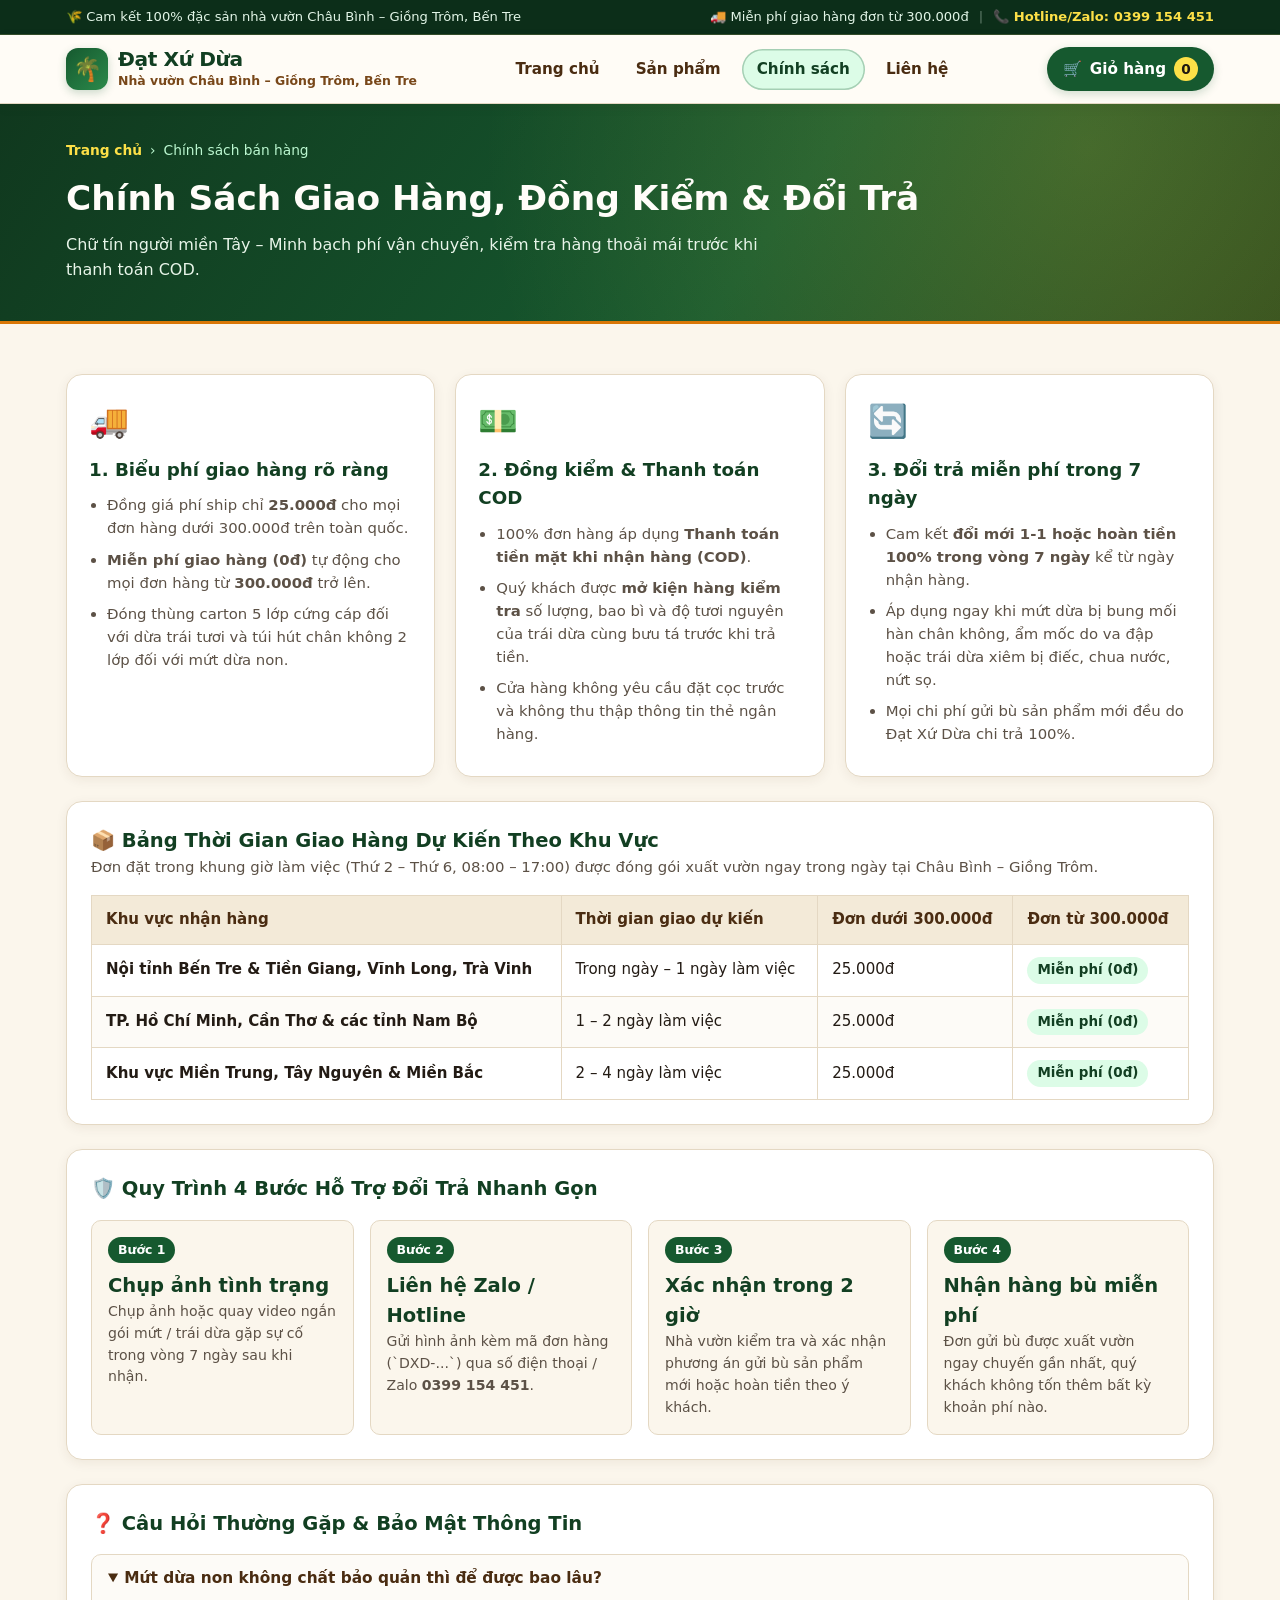
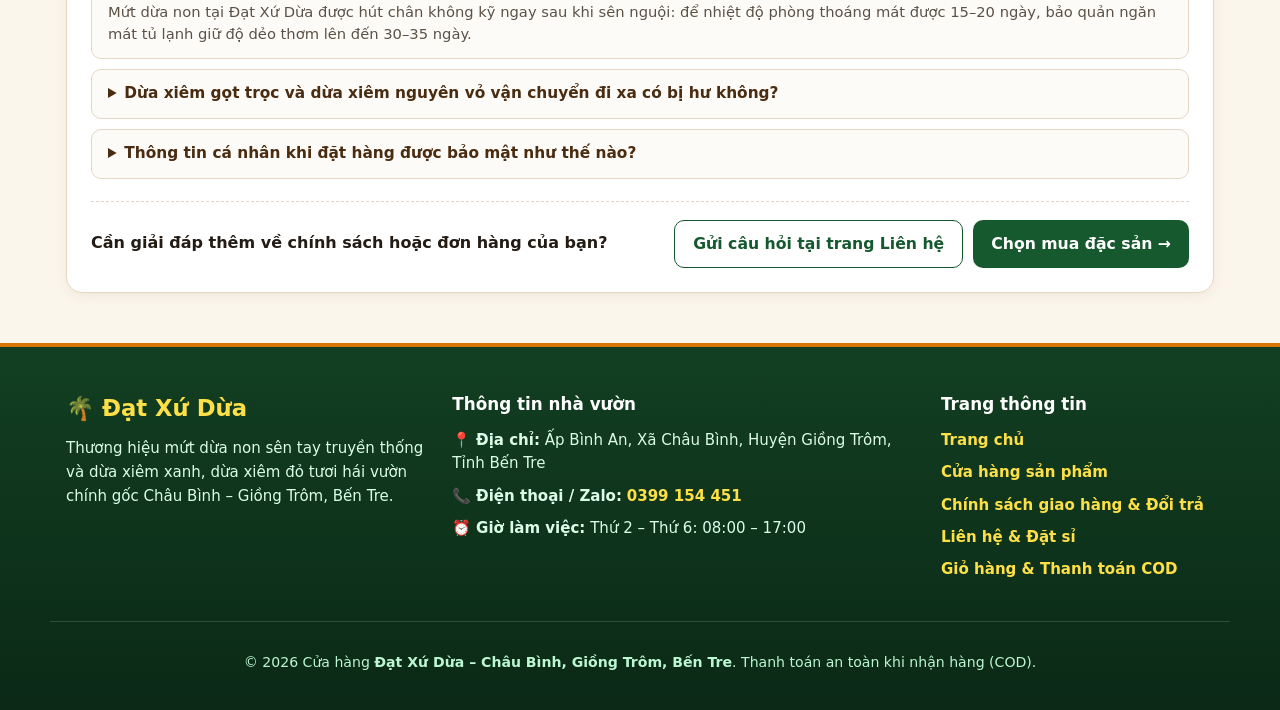
==== chinh-sach.html @ 232575b3 "Nâng cấp giao diện đa trang chuẩn TMĐT (Trang chủ, Sản phẩm, Chính sách, Liên hệ, Giỏ hàng)" ====
<!DOCTYPE html>
<html lang="vi">
<head>
  <meta charset="UTF-8">
  <meta name="viewport" content="width=device-width, initial-scale=1.0">
  <meta name="description" content="Chính sách giao hàng toàn quốc, đồng kiểm COD và đổi trả miễn phí trong 7 ngày của cửa hàng Đạt Xứ Dừa – Châu Bình, Giồng Trôm, Bến Tre.">
  <title>Chính Sách Giao Hàng &amp; Đổi Trả – Đạt Xứ Dừa</title>
  <link rel="icon" href="data:image/svg+xml,%3Csvg xmlns='http://www.w3.org/2000/svg' viewBox='0 0 100 100'%3E%3Ctext y='.9em' font-size='90'%3E%F0%9F%A5%A5%3C/text%3E%3C/svg%3E">
  <link rel="stylesheet" href="style.css">
</head>
<body data-page="policy">
  <!-- THANH THÔNG BÁO ĐẦU TRANG -->
  <div class="top-utility-bar">
    <div class="container utility-inner">
      <span>🌾 Cam kết 100% đặc sản nhà vườn Châu Bình – Giồng Trôm, Bến Tre</span>
      <div class="utility-right">
        <span>🚚 Miễn phí giao hàng đơn từ 300.000đ</span>
        <span class="utility-sep" aria-hidden="true">|</span>
        <a href="tel:0399154451">📞 Hotline/Zalo: 0399 154 451</a>
      </div>
    </div>
  </div>

  <!-- ĐẦU TRANG -->
  <header class="site-header">
    <div class="container header-inner">
      <a href="index.html" class="brand-logo" aria-label="Trang chủ Đạt Xứ Dừa">
        <span class="brand-emblem" aria-hidden="true">🌴</span>
        <span class="brand-text">
          <strong>Đạt Xứ Dừa</strong>
          <small>Nhà vườn Châu Bình – Giồng Trôm, Bến Tre</small>
        </span>
      </a>

      <nav class="main-nav" aria-label="Điều hướng chính">
        <a href="index.html" class="nav-link">Trang chủ</a>
        <a href="san-pham.html" class="nav-link">Sản phẩm</a>
        <a href="chinh-sach.html" class="nav-link is-active" aria-current="page">Chính sách</a>
        <a href="lien-he.html" class="nav-link">Liên hệ</a>
      </nav>

      <a href="gio-hang.html" class="cart-trigger-btn" id="header-cart-btn" aria-label="Xem giỏ hàng">
        <span class="cart-icon" aria-hidden="true">🛒</span>
        <span class="cart-label">Giỏ hàng</span>
        <span class="cart-badge" id="cart-count-badge">0</span>
      </a>
    </div>
  </header>

  <main>
    <!-- TIÊU ĐỀ TRANG CHÍNH SÁCH -->
    <section class="subpage-hero">
      <div class="container">
        <nav class="breadcrumb" aria-label="Đường dẫn trang">
          <a href="index.html">Trang chủ</a>
          <span aria-hidden="true">›</span>
          <span>Chính sách bán hàng</span>
        </nav>
        <h1>Chính Sách Giao Hàng, Đồng Kiểm &amp; Đổi Trả</h1>
        <p>Chữ tín người miền Tây – Minh bạch phí vận chuyển, kiểm tra hàng thoải mái trước khi thanh toán COD.</p>
      </div>
    </section>

    <section class="section-block policy-page-section">
      <div class="container">
        <!-- 3 THẺ TÓM TẮT NHANH -->
        <div class="policy-grid">
          <article class="policy-card">
            <div class="policy-icon" aria-hidden="true">🚚</div>
            <h2>1. Biểu phí giao hàng rõ ràng</h2>
            <ul>
              <li>Đồng giá phí ship chỉ <strong>25.000đ</strong> cho mọi đơn hàng dưới 300.000đ trên toàn quốc.</li>
              <li><strong>Miễn phí giao hàng (0đ)</strong> tự động cho mọi đơn hàng từ <strong>300.000đ</strong> trở lên.</li>
              <li>Đóng thùng carton 5 lớp cứng cáp đối với dừa trái tươi và túi hút chân không 2 lớp đối với mứt dừa non.</li>
            </ul>
          </article>

          <article class="policy-card">
            <div class="policy-icon" aria-hidden="true">💵</div>
            <h2>2. Đồng kiểm &amp; Thanh toán COD</h2>
            <ul>
              <li>100% đơn hàng áp dụng <strong>Thanh toán tiền mặt khi nhận hàng (COD)</strong>.</li>
              <li>Quý khách được <strong>mở kiện hàng kiểm tra</strong> số lượng, bao bì và độ tươi nguyên của trái dừa cùng bưu tá trước khi trả tiền.</li>
              <li>Cửa hàng không yêu cầu đặt cọc trước và không thu thập thông tin thẻ ngân hàng.</li>
            </ul>
          </article>

          <article class="policy-card">
            <div class="policy-icon" aria-hidden="true">🔄</div>
            <h2>3. Đổi trả miễn phí trong 7 ngày</h2>
            <ul>
              <li>Cam kết <strong>đổi mới 1-1 hoặc hoàn tiền 100% trong vòng 7 ngày</strong> kể từ ngày nhận hàng.</li>
              <li>Áp dụng ngay khi mứt dừa bị bung mối hàn chân không, ẩm mốc do va đập hoặc trái dừa xiêm bị điếc, chua nước, nứt sọ.</li>
              <li>Mọi chi phí gửi bù sản phẩm mới đều do Đạt Xứ Dừa chi trả 100%.</li>
            </ul>
          </article>
        </div>

        <!-- BẢNG THỜI GIAN VẬN CHUYỂN CHI TIẾT -->
        <div class="policy-detail-block card-box">
          <h2>📦 Bảng Thời Gian Giao Hàng Dự Kiến Theo Khu Vực</h2>
          <p class="text-muted-sub">Đơn đặt trong khung giờ làm việc (Thứ 2 – Thứ 6, 08:00 – 17:00) được đóng gói xuất vườn ngay trong ngày tại Châu Bình – Giồng Trôm.</p>
          <div class="table-responsive">
            <table class="shipping-table">
              <thead>
                <tr>
                  <th>Khu vực nhận hàng</th>
                  <th>Thời gian giao dự kiến</th>
                  <th>Đơn dưới 300.000đ</th>
                  <th>Đơn từ 300.000đ</th>
                </tr>
              </thead>
              <tbody>
                <tr>
                  <td><strong>Nội tỉnh Bến Tre &amp; Tiền Giang, Vĩnh Long, Trà Vinh</strong></td>
                  <td>Trong ngày – 1 ngày làm việc</td>
                  <td>25.000đ</td>
                  <td><span class="badge-free">Miễn phí (0đ)</span></td>
                </tr>
                <tr>
                  <td><strong>TP. Hồ Chí Minh, Cần Thơ &amp; các tỉnh Nam Bộ</strong></td>
                  <td>1 – 2 ngày làm việc</td>
                  <td>25.000đ</td>
                  <td><span class="badge-free">Miễn phí (0đ)</span></td>
                </tr>
                <tr>
                  <td><strong>Khu vực Miền Trung, Tây Nguyên &amp; Miền Bắc</strong></td>
                  <td>2 – 4 ngày làm việc</td>
                  <td>25.000đ</td>
                  <td><span class="badge-free">Miễn phí (0đ)</span></td>
                </tr>
              </tbody>
            </table>
          </div>
        </div>

        <!-- QUY TRÌNH 4 BƯỚC ĐỔI TRẢ -->
        <div class="policy-detail-block card-box">
          <h2>🛡️ Quy Trình 4 Bước Hỗ Trợ Đổi Trả Nhanh Gọn</h2>
          <div class="steps-grid">
            <div class="step-box">
              <span class="step-num">Bước 1</span>
              <h3>Chụp ảnh tình trạng</h3>
              <p>Chụp ảnh hoặc quay video ngắn gói mứt / trái dừa gặp sự cố trong vòng 7 ngày sau khi nhận.</p>
            </div>
            <div class="step-box">
              <span class="step-num">Bước 2</span>
              <h3>Liên hệ Zalo / Hotline</h3>
              <p>Gửi hình ảnh kèm mã đơn hàng (`DXD-...`) qua số điện thoại / Zalo <strong>0399 154 451</strong>.</p>
            </div>
            <div class="step-box">
              <span class="step-num">Bước 3</span>
              <h3>Xác nhận trong 2 giờ</h3>
              <p>Nhà vườn kiểm tra và xác nhận phương án gửi bù sản phẩm mới hoặc hoàn tiền theo ý khách.</p>
            </div>
            <div class="step-box">
              <span class="step-num">Bước 4</span>
              <h3>Nhận hàng bù miễn phí</h3>
              <p>Đơn gửi bù được xuất vườn ngay chuyến gần nhất, quý khách không tốn thêm bất kỳ khoản phí nào.</p>
            </div>
          </div>
        </div>

        <!-- CÂU HỎI THƯỜNG GẶP (FAQ) -->
        <div class="policy-detail-block card-box">
          <h2>❓ Câu Hỏi Thường Gặp &amp; Bảo Mật Thông Tin</h2>
          <div class="faq-list">
            <details class="faq-item" open>
              <summary>Mứt dừa non không chất bảo quản thì để được bao lâu?</summary>
              <p>Mứt dừa non tại Đạt Xứ Dừa được hút chân không kỹ ngay sau khi sên nguội: để nhiệt độ phòng thoáng mát được 15–20 ngày, bảo quản ngăn mát tủ lạnh giữ độ dẻo thơm lên đến 30–35 ngày.</p>
            </details>
            <details class="faq-item">
              <summary>Dừa xiêm gọt trọc và dừa xiêm nguyên vỏ vận chuyển đi xa có bị hư không?</summary>
              <p>Dừa nguyên vỏ (xiêm xanh &amp; xiêm đỏ) giữ tươi tự nhiên 12–14 ngày ở điều kiện thường nên đi tỉnh rất an toàn. Riêng dừa gọt trọc được đóng thùng xốp giữ mát ưu tiên tuyến Bến Tre – TP.HCM – Miền Nam trong 1–2 ngày.</p>
            </details>
            <details class="faq-item">
              <summary>Thông tin cá nhân khi đặt hàng được bảo mật như thế nào?</summary>
              <p>Họ tên, Số điện thoại và Địa chỉ của quý khách được bảo vệ bằng quy tắc bảo mật một chiều trên hệ thống và chỉ dùng duy nhất cho mục đích xác nhận đơn – giao hàng COD, tuyệt đối không chia sẻ cho bên quảng cáo.</p>
            </details>
          </div>

          <div class="policy-cta-bar">
            <span>Cần giải đáp thêm về chính sách hoặc đơn hàng của bạn?</span>
            <div class="policy-cta-btns">
              <a href="lien-he.html" class="btn btn-outline-dark">Gửi câu hỏi tại trang Liên hệ</a>
              <a href="san-pham.html" class="btn btn-primary">Chọn mua đặc sản →</a>
            </div>
          </div>
        </div>
      </div>
    </section>
  </main>

  <!-- CHÂN TRANG CHUNG -->
  <footer class="site-footer">
    <div class="container footer-grid">
      <div class="footer-brand">
        <div class="footer-logo">🌴 Đạt Xứ Dừa</div>
        <p>Thương hiệu mứt dừa non sên tay truyền thống và dừa xiêm xanh, dừa xiêm đỏ tươi hái vườn chính gốc Châu Bình – Giồng Trôm, Bến Tre.</p>
      </div>

      <div class="footer-contact">
        <h3>Thông tin nhà vườn</h3>
        <ul>
          <li>📍 <strong>Địa chỉ:</strong> Ấp Bình An, Xã Châu Bình, Huyện Giồng Trôm, Tỉnh Bến Tre</li>
          <li>📞 <strong>Điện thoại / Zalo:</strong> <a href="tel:0399154451">0399 154 451</a></li>
          <li>⏰ <strong>Giờ làm việc:</strong> Thứ 2 – Thứ 6: 08:00 – 17:00</li>
        </ul>
      </div>

      <div class="footer-links">
        <h3>Trang thông tin</h3>
        <ul>
          <li><a href="index.html">Trang chủ</a></li>
          <li><a href="san-pham.html">Cửa hàng sản phẩm</a></li>
          <li><a href="chinh-sach.html">Chính sách giao hàng &amp; Đổi trả</a></li>
          <li><a href="lien-he.html">Liên hệ &amp; Đặt sỉ</a></li>
          <li><a href="gio-hang.html">Giỏ hàng &amp; Thanh toán COD</a></li>
        </ul>
      </div>
    </div>
    <div class="container footer-bottom">
      <p>© 2026 Cửa hàng <strong>Đạt Xứ Dừa – Châu Bình, Giồng Trôm, Bến Tre</strong>. Thanh toán an toàn khi nhận hàng (COD).</p>
    </div>
  </footer>

  <!-- Thanh nổi xem nhanh giỏ hàng trên điện thoại -->
  <div class="mobile-cart-bar" id="mobile-cart-bar" hidden>
    <div class="mobile-cart-info">
      <strong id="mobile-cart-count">0 món</strong>
      <span id="mobile-cart-total">0đ</span>
    </div>
    <a href="gio-hang.html" class="btn btn-primary btn-sm">Xem giỏ &amp; Đặt hàng →</a>
  </div>

  <div class="toast-notification" id="toast-notification" role="status" aria-live="polite" hidden></div>

  <script src="products.js"></script>
  <script src="script.js"></script>
</body>
</html>
---- style.css ----
/* ==========================================================================
   ĐẠT XỨ DỪA – GIAO DIỆN ĐA TRANG THƯƠNG MẠI ĐIỆN TỬ ĐẶC SẢN MIỀN TÂY
   5 trang độc lập: Trang chủ, Sản phẩm, Chính sách, Liên hệ, Giỏ hàng COD
   ========================================================================== */

:root {
  --green-950: #0c2e19;
  --green-900: #123f22;
  --green-800: #16592f;
  --green-700: #1d6f3b;
  --green-100: #dcfce7;
  --green-50: #f2fbf5;

  --bamboo-cream: #fbf6ec;
  --bamboo-warm: #f3ead8;
  --coconut-card: #ffffff;
  --wood-800: #4a2c11;
  --wood-600: #784719;
  --honey-400: #facc15;
  --honey-300: #fde047;
  --amber-700: #9a3412;

  --text-main: #231b14;
  --text-muted: #5c5146;
  --border-color: #e4d8c3;
  --danger-700: #b91c1c;
  --danger-50: #fef2f2;
  --danger-border: #fca5a5;

  --radius-sm: 10px;
  --radius-md: 16px;
  --radius-lg: 22px;
  --shadow-sm: 0 3px 12px rgba(74, 44, 17, 0.07);
  --shadow-md: 0 12px 28px rgba(74, 44, 17, 0.13);
}

*,
*::before,
*::after {
  box-sizing: border-box;
}

html {
  font-size: 16px;
}

body {
  margin: 0;
  font-family: "Segoe UI", system-ui, -apple-system, BlinkMacSystemFont, Roboto, "Helvetica Neue", Arial, sans-serif;
  background-color: var(--bamboo-cream);
  color: var(--text-main);
  line-height: 1.55;
  overflow-x: hidden;
  display: flex;
  flex-direction: column;
  min-height: 100vh;
}

main {
  flex: 1;
}

[hidden] {
  display: none !important;
}

.sr-only {
  position: absolute;
  width: 1px;
  height: 1px;
  padding: 0;
  margin: -1px;
  overflow: hidden;
  clip: rect(0, 0, 0, 0);
  white-space: nowrap;
  border: 0;
}

.container {
  width: 100%;
  max-width: 1180px;
  margin: 0 auto;
  padding: 0 16px;
}

a {
  color: var(--green-800);
  text-decoration: none;
}

a:hover {
  text-decoration: underline;
}

.link-arrow {
  display: inline-flex;
  align-items: center;
  gap: 6px;
  font-weight: 700;
  color: var(--green-800);
  font-size: 0.96rem;
}

/* ======================== THANH THÔNG BÁO ĐẦU TRANG ======================== */
.top-utility-bar {
  background-color: var(--green-950);
  color: #e2f5e7;
  font-size: 0.82rem;
  padding: 7px 0;
  border-bottom: 1px solid rgba(254, 240, 138, 0.16);
}

.utility-inner {
  display: flex;
  align-items: center;
  justify-content: space-between;
  gap: 12px;
  flex-wrap: wrap;
}

.utility-right {
  display: flex;
  align-items: center;
  gap: 10px;
  flex-wrap: wrap;
}

.utility-sep {
  opacity: 0.4;
}

.top-utility-bar a {
  color: var(--honey-300);
  font-weight: 700;
  text-decoration: none;
}

.top-utility-bar a:hover {
  text-decoration: underline;
}

/* ======================== ĐẦU TRANG (HEADER) ======================== */
.site-header {
  position: sticky;
  top: 0;
  z-index: 100;
  background-color: rgba(255, 252, 246, 0.98);
  border-bottom: 1.5px solid var(--border-color);
  box-shadow: 0 3px 12px rgba(74, 44, 17, 0.06);
  backdrop-filter: blur(8px);
}

.header-inner {
  display: flex;
  align-items: center;
  justify-content: space-between;
  gap: 12px;
  padding-top: 12px;
  padding-bottom: 12px;
  flex-wrap: wrap;
}

.brand-logo {
  display: inline-flex;
  align-items: center;
  gap: 10px;
  text-decoration: none !important;
  color: var(--green-900);
}

.brand-emblem {
  width: 42px;
  height: 42px;
  border-radius: 12px;
  background: linear-gradient(135deg, #16592f, #2b8a4b);
  display: inline-flex;
  align-items: center;
  justify-content: center;
  font-size: 1.45rem;
  box-shadow: 0 3px 8px rgba(22, 89, 47, 0.22);
}

.brand-text {
  display: flex;
  flex-direction: column;
}

.brand-text strong {
  font-size: 1.26rem;
  font-weight: 800;
  letter-spacing: -0.02em;
  color: var(--green-900);
  line-height: 1.15;
}

.brand-text small {
  font-size: 0.78rem;
  color: var(--wood-600);
  font-weight: 700;
}

.main-nav {
  display: flex;
  align-items: center;
  gap: 6px;
}

.nav-link {
  padding: 9px 15px;
  border-radius: 999px;
  font-weight: 700;
  font-size: 0.95rem;
  color: var(--wood-800);
  text-decoration: none !important;
  transition: background-color 0.15s ease, color 0.15s ease;
}

.nav-link:hover,
.nav-link:focus-visible {
  background-color: var(--bamboo-warm);
  color: var(--green-800);
}

.nav-link.is-active {
  background-color: var(--green-100);
  color: var(--green-900);
  box-shadow: inset 0 0 0 1.5px rgba(22, 89, 47, 0.28);
}

.cart-trigger-btn {
  display: inline-flex;
  align-items: center;
  gap: 8px;
  background-color: var(--green-800);
  color: #ffffff !important;
  padding: 9px 16px;
  border-radius: 999px;
  font-weight: 700;
  font-size: 0.95rem;
  text-decoration: none !important;
  transition: background-color 0.15s ease, transform 0.15s ease;
  min-height: 44px;
  box-shadow: 0 3px 10px rgba(22, 89, 47, 0.2);
}

.cart-trigger-btn:hover,
.cart-trigger-btn.is-active-cart {
  background-color: var(--green-950);
}

.cart-badge {
  display: inline-flex;
  align-items: center;
  justify-content: center;
  min-width: 24px;
  height: 24px;
  padding: 0 7px;
  border-radius: 999px;
  background-color: var(--honey-300);
  color: #1f1710;
  font-size: 0.85rem;
  font-weight: 800;
}

/* ======================== NÚT BẤM DÙNG CHUNG ======================== */
.btn {
  display: inline-flex;
  align-items: center;
  justify-content: center;
  gap: 8px;
  border: none;
  border-radius: var(--radius-sm);
  padding: 11px 18px;
  font-size: 0.98rem;
  font-weight: 700;
  font-family: inherit;
  cursor: pointer;
  text-decoration: none !important;
  min-height: 44px;
  transition: background-color 0.15s ease, transform 0.1s ease, box-shadow 0.15s ease;
}

.btn:active {
  transform: translateY(1px);
}

.btn-primary {
  background-color: var(--green-800);
  color: #ffffff !important;
}

.btn-primary:hover {
  background-color: var(--green-900);
}

.btn-honey {
  background: linear-gradient(180deg, #fde047 0%, #f59e0b 100%);
  color: #291805 !important;
  box-shadow: 0 4px 14px rgba(245, 158, 11, 0.35);
}

.btn-honey:hover {
  background: linear-gradient(180deg, #fef08a 0%, #fbbf24 100%);
}

.btn-outline-light {
  background-color: rgba(255, 250, 235, 0.14);
  color: #fffbeb !important;
  border: 1.5px solid rgba(254, 240, 138, 0.7);
}

.btn-outline-light:hover {
  background-color: rgba(255, 250, 235, 0.24);
}

.btn-outline-dark {
  background-color: #ffffff;
  color: var(--green-800) !important;
  border: 1.5px solid var(--green-800);
}

.btn-outline-dark:hover {
  background-color: var(--green-50);
}

.btn-lg {
  padding: 13px 22px;
  font-size: 1rem;
}

.btn-sm {
  padding: 8px 14px;
  font-size: 0.88rem;
  min-height: 38px;
}

.btn-block {
  width: 100%;
}

/* ======================== BANNER CHÍNH TRANG CHỦ ======================== */
.promo-banner {
  position: relative;
  background:
    radial-gradient(circle at 82% 24%, rgba(253, 224, 71, 0.22) 0%, rgba(253, 224, 71, 0) 52%),
    radial-gradient(circle at 12% 90%, rgba(180, 83, 9, 0.26) 0%, rgba(180, 83, 9, 0) 45%),
    linear-gradient(125deg, #0e351c 0%, #16592f 52%, #2c4a1e 100%);
  color: #fffdf9;
  padding: 46px 0 52px;
  border-bottom: 4px solid #d97706;
}

.banner-grid {
  display: grid;
  grid-template-columns: 1.12fr 0.88fr;
  gap: 32px;
  align-items: center;
}

.promo-pill {
  display: inline-block;
  background-color: #fef08a;
  color: #3b2106;
  font-weight: 800;
  font-size: 0.8rem;
  padding: 6px 14px;
  border-radius: 999px;
  margin-bottom: 16px;
  letter-spacing: 0.03em;
  border: 1px solid #f59e0b;
}

.promo-banner h1 {
  margin: 0 0 16px;
  font-size: clamp(1.7rem, 3.2vw, 2.42rem);
  line-height: 1.22;
  font-weight: 800;
  text-shadow: 0 2px 10px rgba(0, 0, 0, 0.22);
}

.banner-desc {
  margin: 0 0 20px;
  font-size: 1.04rem;
  color: #f3f9f1;
  max-width: 600px;
  line-height: 1.62;
}

.banner-highlights {
  display: flex;
  flex-wrap: wrap;
  gap: 8px;
  margin-bottom: 24px;
}

.highlight-chip {
  background-color: rgba(255, 248, 225, 0.14);
  border: 1px solid rgba(254, 240, 138, 0.38);
  padding: 6px 13px;
  border-radius: 999px;
  font-size: 0.88rem;
  font-weight: 600;
  color: #fefce8;
}

.banner-actions {
  display: flex;
  flex-wrap: wrap;
  gap: 12px;
}

.hero-photo-frame {
  margin: 0;
  position: relative;
  border-radius: var(--radius-lg);
  overflow: hidden;
  background-color: #291d12;
  border: 4px solid rgba(254, 243, 199, 0.85);
  box-shadow: 0 18px 42px rgba(0, 0, 0, 0.38);
}

.hero-origin-stamp {
  position: absolute;
  top: 14px;
  left: 14px;
  z-index: 2;
  background-color: rgba(67, 35, 9, 0.88);
  color: #fef08a;
  border: 1px solid rgba(253, 224, 71, 0.65);
  padding: 6px 12px;
  border-radius: 999px;
  font-size: 0.8rem;
  font-weight: 700;
  backdrop-filter: blur(4px);
}

.hero-photo {
  display: block;
  width: 100%;
  aspect-ratio: 16 / 10;
  object-fit: cover;
}

.hero-photo-caption {
  background: linear-gradient(180deg, #fffbeb 0%, #f7ecd5 100%);
  color: var(--wood-800);
  padding: 13px 18px;
  border-top: 2px solid #e5c687;
}

.caption-title {
  font-size: 1rem;
  font-weight: 800;
  color: var(--green-900);
  margin-bottom: 2px;
}

.caption-sub {
  font-size: 0.86rem;
  color: var(--wood-600);
}

/* ======================== TIÊU ĐỀ CÁC TRANG CON (SUBPAGE HERO) ======================== */
.subpage-hero {
  background:
    radial-gradient(circle at 85% 20%, rgba(253, 224, 71, 0.18) 0%, rgba(253, 224, 71, 0) 55%),
    linear-gradient(125deg, #10381e 0%, #16592f 60%, #27471c 100%);
  color: #fffdf9;
  padding: 34px 0 38px;
  border-bottom: 3px solid #d97706;
}

.breadcrumb {
  display: inline-flex;
  align-items: center;
  gap: 8px;
  font-size: 0.86rem;
  color: #bbf7d0;
  margin-bottom: 10px;
}

.breadcrumb a {
  color: var(--honey-300);
  font-weight: 700;
}

.subpage-hero h1 {
  margin: 0 0 8px;
  font-size: clamp(1.55rem, 2.8vw, 2.15rem);
  font-weight: 800;
}

.subpage-hero p {
  margin: 0;
  color: #e8f5e9;
  font-size: 1rem;
  max-width: 720px;
}

/* ======================== TRANG CHỦ: DẢI CAM KẾT & NHÓM CHỦ LỰC ======================== */
.trust-strip {
  background-color: #ffffff;
  border-bottom: 1px solid var(--border-color);
  padding: 22px 0;
}

.trust-grid {
  display: grid;
  grid-template-columns: repeat(4, 1fr);
  gap: 18px;
}

.trust-item {
  display: flex;
  align-items: flex-start;
  gap: 12px;
}

.trust-icon {
  width: 44px;
  height: 44px;
  border-radius: 12px;
  background-color: var(--bamboo-warm);
  display: inline-flex;
  align-items: center;
  justify-content: center;
  font-size: 1.4rem;
  flex-shrink: 0;
}

.trust-item strong {
  display: block;
  font-size: 0.95rem;
  color: var(--green-900);
  margin-bottom: 2px;
}

.trust-item p {
  margin: 0;
  font-size: 0.84rem;
  color: var(--text-muted);
}

.section-block {
  padding: 50px 0;
}

.section-header {
  display: flex;
  justify-content: space-between;
  align-items: flex-end;
  gap: 16px;
  flex-wrap: wrap;
  margin-bottom: 26px;
}

.section-eyebrow {
  display: block;
  font-size: 0.8rem;
  font-weight: 800;
  letter-spacing: 0.07em;
  color: var(--wood-600);
  margin-bottom: 4px;
}

.section-header h2 {
  margin: 0;
  font-size: clamp(1.45rem, 2.4vw, 1.9rem);
  color: var(--green-900);
}

.section-subtitle {
  margin: 0;
  color: var(--text-muted);
  font-size: 0.96rem;
}

.category-showcase-grid {
  display: grid;
  grid-template-columns: repeat(2, 1fr);
  gap: 24px;
}

.showcase-card {
  display: grid;
  grid-template-columns: 0.95fr 1.05fr;
  background-color: #ffffff;
  border: 1.5px solid var(--border-color);
  border-radius: var(--radius-md);
  overflow: hidden;
  text-decoration: none !important;
  color: var(--text-main);
  box-shadow: var(--shadow-sm);
  transition: transform 0.2s ease, box-shadow 0.2s ease, border-color 0.2s ease;
}

.showcase-card:hover {
  transform: translateY(-4px);
  box-shadow: var(--shadow-md);
  border-color: var(--green-700);
}

.showcase-img-wrap {
  min-height: 220px;
  overflow: hidden;
  background-color: var(--bamboo-warm);
}

.showcase-img-wrap img {
  width: 100%;
  height: 100%;
  object-fit: cover;
  display: block;
  transition: transform 0.35s ease;
}

.showcase-card:hover .showcase-img-wrap img {
  transform: scale(1.06);
}

.showcase-content {
  padding: 22px;
  display: flex;
  flex-direction: column;
  justify-content: center;
}

.showcase-tag {
  display: inline-block;
  align-self: flex-start;
  background-color: var(--green-50);
  color: var(--green-800);
  border: 1px solid #bbf7d0;
  padding: 3px 10px;
  border-radius: 999px;
  font-size: 0.76rem;
  font-weight: 800;
  margin-bottom: 10px;
}

.showcase-content h3 {
  margin: 0 0 8px;
  font-size: 1.2rem;
  color: var(--wood-800);
}

.showcase-content p {
  margin: 0 0 14px;
  font-size: 0.91rem;
  color: var(--text-muted);
}

.showcase-cta {
  font-weight: 800;
  font-size: 0.93rem;
  color: var(--green-800);
}

.featured-section {
  background-color: var(--bamboo-warm);
  border-top: 1px solid var(--border-color);
  border-bottom: 1px solid var(--border-color);
}

.section-center-action {
  margin-top: 30px;
  text-align: center;
}

/* Câu chuyện & Đánh giá trên Trang chủ */
.story-banner-box {
  display: grid;
  grid-template-columns: 1.1fr 0.9fr;
  gap: 28px;
  background-color: #ffffff;
  border: 1.5px solid var(--border-color);
  border-radius: var(--radius-lg);
  padding: 32px;
  box-shadow: var(--shadow-sm);
}

.story-text-col h2 {
  margin: 0 0 14px;
  color: var(--green-900);
  font-size: clamp(1.35rem, 2.2vw, 1.75rem);
}

.story-text-col p {
  margin: 0 0 14px;
  color: var(--text-muted);
  font-size: 0.96rem;
}

.story-actions {
  display: flex;
  flex-wrap: wrap;
  gap: 12px;
  margin-top: 20px;
}

.reviews-col {
  display: flex;
  flex-direction: column;
  gap: 14px;
}

.review-card {
  background-color: var(--bamboo-cream);
  border: 1px solid var(--border-color);
  border-radius: var(--radius-md);
  padding: 18px;
}

.review-stars {
  color: #d97706;
  font-size: 1.05rem;
  letter-spacing: 0.08em;
  margin-bottom: 6px;
}

.review-card p {
  margin: 0 0 8px;
  font-size: 0.91rem;
  font-style: italic;
  color: var(--text-main);
}

.review-card strong {
  font-size: 0.86rem;
  color: var(--green-900);
}

/* ======================== TRANG SẢN PHẨM & THẺ SẢN PHẨM ======================== */
.catalog-toolbar {
  display: flex;
  align-items: center;
  justify-content: space-between;
  gap: 16px;
  flex-wrap: wrap;
  background-color: #ffffff;
  border: 1.5px solid var(--border-color);
  border-radius: var(--radius-md);
  padding: 14px 18px;
  margin-bottom: 26px;
  box-shadow: var(--shadow-sm);
}

.category-filters {
  display: flex;
  flex-wrap: wrap;
  gap: 8px;
}

.filter-btn {
  display: inline-flex;
  align-items: center;
  gap: 7px;
  padding: 9px 16px;
  min-height: 42px;
  border-radius: 999px;
  border: 1.5px solid var(--border-color);
  background-color: var(--bamboo-cream);
  color: var(--wood-800);
  font-family: inherit;
  font-size: 0.92rem;
  font-weight: 700;
  cursor: pointer;
  transition: all 0.15s ease;
}

.filter-btn:hover {
  border-color: var(--green-700);
  color: var(--green-800);
  background-color: var(--green-50);
}

.filter-btn.is-active {
  background-color: var(--green-800);
  border-color: var(--green-800);
  color: #ffffff;
  box-shadow: 0 3px 10px rgba(22, 89, 47, 0.22);
}

.catalog-search-sort {
  display: flex;
  align-items: center;
  gap: 10px;
  flex-wrap: wrap;
}

.search-box-wrap input,
.sort-box-wrap select {
  padding: 10px 13px;
  min-height: 42px;
  border: 1.5px solid var(--border-color);
  border-radius: var(--radius-sm);
  font-family: inherit;
  font-size: 0.93rem;
  color: var(--text-main);
  background-color: #ffffff;
}

.search-box-wrap input {
  min-width: 250px;
}

.search-box-wrap input:focus,
.sort-box-wrap select:focus {
  outline: none;
  border-color: var(--green-700);
  box-shadow: 0 0 0 3px rgba(22, 89, 47, 0.14);
}

.products-grid {
  display: grid;
  grid-template-columns: repeat(4, 1fr);
  gap: 22px;
}

.empty-search-state {
  grid-column: 1 / -1;
  text-align: center;
  background-color: #ffffff;
  border: 1.5px dashed var(--border-color);
  border-radius: var(--radius-md);
  padding: 40px 20px;
  color: var(--text-muted);
}

.product-card {
  background-color: var(--coconut-card);
  border: 1.5px solid var(--border-color);
  border-radius: var(--radius-md);
  overflow: hidden;
  display: flex;
  flex-direction: column;
  box-shadow: var(--shadow-sm);
  transition: transform 0.2s ease, box-shadow 0.2s ease, border-color 0.2s ease;
}

.product-card:hover {
  transform: translateY(-4px);
  box-shadow: var(--shadow-md);
  border-color: #cbb692;
}

.product-art {
  position: relative;
  aspect-ratio: 4 / 3;
  background-color: var(--bamboo-warm);
  overflow: hidden;
  cursor: pointer;
}

.product-photo {
  width: 100%;
  height: 100%;
  object-fit: cover;
  display: block;
  transition: transform 0.35s ease;
}

.product-card:hover .product-photo {
  transform: scale(1.05);
}

.product-badge {
  position: absolute;
  top: 10px;
  left: 10px;
  z-index: 2;
  background-color: rgba(255, 251, 235, 0.96);
  border: 1px solid rgba(217, 119, 6, 0.35);
  padding: 4px 11px;
  border-radius: 999px;
  font-size: 0.76rem;
  font-weight: 800;
  box-shadow: 0 2px 8px rgba(0, 0, 0, 0.14);
}

.product-category-tag {
  position: absolute;
  bottom: 10px;
  right: 10px;
  z-index: 2;
  background-color: rgba(25, 45, 28, 0.84);
  color: #fef9c3;
  padding: 3px 10px;
  border-radius: 999px;
  font-size: 0.73rem;
  font-weight: 700;
  backdrop-filter: blur(4px);
}

.product-body {
  padding: 16px;
  display: flex;
  flex-direction: column;
  flex: 1;
}

.product-title {
  margin: 0 0 8px;
  font-size: 1.04rem;
  line-height: 1.36;
  color: var(--wood-800);
  cursor: pointer;
}

.product-title:hover {
  color: var(--green-800);
}

.product-desc {
  margin: 0 0 12px;
  font-size: 0.89rem;
  color: var(--text-muted);
  flex: 1;
}

.product-unit {
  font-size: 0.82rem;
  color: var(--wood-600);
  font-weight: 700;
  margin-bottom: 12px;
  background-color: var(--bamboo-cream);
  padding: 5px 10px;
  border-radius: 6px;
  border: 1px solid #ede2ce;
}

.product-footer {
  display: flex;
  align-items: center;
  justify-content: space-between;
  gap: 10px;
  padding-top: 12px;
  border-top: 1px dashed var(--border-color);
}

.product-price {
  font-size: 1.2rem;
  font-weight: 800;
  color: var(--amber-700);
}

.btn-add-cart {
  padding: 9px 14px;
  font-size: 0.89rem;
  border-radius: var(--radius-sm);
}

.catalog-bottom-banner {
  margin-top: 30px;
  background-color: var(--green-50);
  border: 1.5px solid #bbf7d0;
  border-radius: var(--radius-md);
  padding: 18px 22px;
  display: flex;
  align-items: center;
  justify-content: space-between;
  gap: 16px;
  flex-wrap: wrap;
}

/* Modal Xem nhanh chi tiết sản phẩm */
.product-modal-backdrop {
  position: fixed;
  inset: 0;
  z-index: 290;
  background-color: rgba(17, 24, 39, 0.65);
  display: flex;
  align-items: center;
  justify-content: center;
  padding: 16px;
}

.product-modal-card {
  position: relative;
  background-color: #ffffff;
  border-radius: var(--radius-lg);
  max-width: 780px;
  width: 100%;
  padding: 24px;
  box-shadow: 0 22px 54px rgba(0, 0, 0, 0.28);
  max-height: 92vh;
  overflow-y: auto;
}

.modal-close-x {
  position: absolute;
  top: 14px;
  right: 14px;
  width: 38px;
  height: 38px;
  border-radius: 999px;
  border: 1px solid var(--border-color);
  background-color: #ffffff;
  font-size: 1.1rem;
  font-weight: 800;
  cursor: pointer;
}

.detail-modal-grid {
  display: grid;
  grid-template-columns: 0.95fr 1.05fr;
  gap: 24px;
  align-items: center;
}

.detail-img-col img {
  width: 100%;
  aspect-ratio: 4 / 3;
  object-fit: cover;
  border-radius: var(--radius-md);
  border: 1.5px solid var(--border-color);
}

.detail-badge {
  display: inline-block;
  background-color: var(--bamboo-warm);
  color: var(--wood-800);
  padding: 4px 12px;
  border-radius: 999px;
  font-size: 0.8rem;
  font-weight: 800;
  margin-bottom: 8px;
}

.detail-info-col h2 {
  margin: 0 0 8px;
  font-size: 1.38rem;
  color: var(--green-900);
}

.detail-price {
  font-size: 1.5rem;
  font-weight: 800;
  color: var(--amber-700);
  margin-bottom: 12px;
}

.detail-desc {
  margin: 0 0 14px;
  color: var(--text-muted);
  font-size: 0.95rem;
}

.detail-meta-box {
  background-color: var(--bamboo-cream);
  border: 1px solid var(--border-color);
  border-radius: var(--radius-sm);
  padding: 12px 14px;
  margin-bottom: 18px;
  font-size: 0.88rem;
  display: flex;
  flex-direction: column;
  gap: 6px;
}

.detail-actions {
  display: flex;
  flex-wrap: wrap;
  gap: 10px;
}

/* ======================== TRANG CHÍNH SÁCH ======================== */
.policy-grid {
  display: grid;
  grid-template-columns: repeat(3, 1fr);
  gap: 20px;
  margin-bottom: 24px;
}

.policy-card {
  background-color: #ffffff;
  border: 1.5px solid var(--border-color);
  border-radius: var(--radius-md);
  padding: 22px;
  box-shadow: var(--shadow-sm);
}

.policy-icon {
  font-size: 2rem;
  margin-bottom: 10px;
}

.policy-card h2,
.policy-card h3 {
  margin: 0 0 10px;
  font-size: 1.14rem;
  color: var(--green-900);
}

.policy-card ul {
  margin: 0;
  padding-left: 18px;
  color: var(--text-muted);
  font-size: 0.93rem;
}

.policy-card li {
  margin-bottom: 8px;
}

.card-box {
  background-color: #ffffff;
  border: 1.5px solid var(--border-color);
  border-radius: var(--radius-md);
  padding: 24px;
  box-shadow: var(--shadow-sm);
}

.policy-detail-block {
  margin-bottom: 24px;
}

.policy-detail-block:last-child {
  margin-bottom: 0;
}

.policy-detail-block h2 {
  margin: 0 0 10px;
  font-size: 1.28rem;
  color: var(--green-900);
}

.text-muted-sub {
  margin: 0 0 16px;
  color: var(--text-muted);
  font-size: 0.93rem;
}

.table-responsive {
  overflow-x: auto;
}

.shipping-table {
  width: 100%;
  border-collapse: collapse;
  font-size: 0.94rem;
}

.shipping-table th,
.shipping-table td {
  padding: 12px 14px;
  border: 1px solid var(--border-color);
  text-align: left;
}

.shipping-table th {
  background-color: var(--bamboo-warm);
  color: var(--wood-800);
  font-weight: 800;
}

.shipping-table tbody tr:nth-child(even) {
  background-color: #fdfbf7;
}

.badge-free {
  display: inline-block;
  background-color: var(--green-100);
  color: var(--green-900);
  font-weight: 800;
  font-size: 0.84rem;
  padding: 3px 10px;
  border-radius: 999px;
}

.steps-grid {
  display: grid;
  grid-template-columns: repeat(4, 1fr);
  gap: 16px;
  margin-top: 16px;
}

.step-box {
  background-color: var(--bamboo-cream);
  border: 1px solid var(--border-color);
  border-radius: var(--radius-sm);
  padding: 16px;
}

.step-num {
  display: inline-block;
  background-color: var(--green-800);
  color: #ffffff;
  font-size: 0.78rem;
  font-weight: 800;
  padding: 3px 10px;
  border-radius: 999px;
  margin-bottom: 8px;
}

.step-box h3 {
  margin: 0 0 6px;
  font-size: 1rem;
  color: var(--wood-800);
}

.step-box p {
  margin: 0;
  font-size: 0.88rem;
  color: var(--text-muted);
}

.faq-list {
  display: flex;
  flex-direction: column;
  gap: 10px;
  margin-top: 14px;
}

.faq-item {
  border: 1px solid var(--border-color);
  border-radius: var(--radius-sm);
  background-color: #fdfbf7;
  padding: 12px 16px;
}

.faq-item summary {
  font-weight: 700;
  color: var(--wood-800);
  cursor: pointer;
  font-size: 0.96rem;
}

.faq-item p {
  margin: 10px 0 0;
  color: var(--text-muted);
  font-size: 0.92rem;
}

.policy-cta-bar {
  margin-top: 22px;
  padding-top: 18px;
  border-top: 1px dashed var(--border-color);
  display: flex;
  align-items: center;
  justify-content: space-between;
  gap: 14px;
  flex-wrap: wrap;
  font-weight: 700;
}

.policy-cta-btns {
  display: flex;
  flex-wrap: wrap;
  gap: 10px;
}

/* ======================== TRANG LIÊN HỆ ======================== */
.contact-quick-cards {
  display: grid;
  grid-template-columns: repeat(3, 1fr);
  gap: 20px;
  margin-bottom: 26px;
}

.contact-info-card {
  background-color: #ffffff;
  border: 1.5px solid var(--border-color);
  border-radius: var(--radius-md);
  padding: 22px;
  box-shadow: var(--shadow-sm);
  display: flex;
  flex-direction: column;
}

.highlight-contact-card {
  background: linear-gradient(180deg, #ffffff 0%, #f2fbf5 100%);
  border-color: var(--green-700);
}

.contact-card-icon {
  font-size: 2rem;
  margin-bottom: 8px;
}

.contact-info-card h2 {
  margin: 0 0 8px;
  font-size: 1.12rem;
  color: var(--green-900);
}

.contact-info-card p {
  margin: 0 0 12px;
  color: var(--text-main);
  font-size: 0.96rem;
}

.contact-phone-big a {
  font-size: 1.48rem;
  font-weight: 800;
  color: var(--amber-700);
  text-decoration: none;
}

.contact-inline-btns {
  display: flex;
  flex-wrap: wrap;
  gap: 8px;
  margin-top: auto;
}

.contact-card-link {
  margin-top: auto;
  font-weight: 700;
  font-size: 0.92rem;
}

.contact-sub-note {
  font-size: 0.86rem;
  color: var(--text-muted);
}

.contact-main-grid {
  display: grid;
  grid-template-columns: 1.02fr 0.98fr;
  gap: 24px;
  align-items: start;
}

.garden-photo-wrap {
  position: relative;
  border-radius: var(--radius-sm);
  overflow: hidden;
  margin-bottom: 18px;
  border: 1.5px solid var(--border-color);
}

.garden-photo-wrap img {
  width: 100%;
  aspect-ratio: 16 / 10;
  object-fit: cover;
  display: block;
}

.garden-photo-badge {
  position: absolute;
  bottom: 12px;
  left: 12px;
  background-color: rgba(18, 63, 34, 0.9);
  color: var(--honey-300);
  padding: 5px 12px;
  border-radius: 999px;
  font-size: 0.8rem;
  font-weight: 700;
}

.garden-directions h3 {
  margin: 0 0 8px;
  color: var(--green-900);
  font-size: 1.16rem;
}

.garden-directions p {
  margin: 0 0 14px;
  color: var(--text-muted);
  font-size: 0.94rem;
}

.wholesale-callout {
  background-color: var(--bamboo-cream);
  border-left: 4px solid #d97706;
  border-radius: 8px;
  padding: 13px 15px;
}

.wholesale-callout strong {
  display: block;
  color: var(--wood-800);
  margin-bottom: 4px;
  font-size: 0.94rem;
}

.wholesale-callout p {
  margin: 0;
  font-size: 0.89rem;
}

.contact-form-card h2 {
  margin: 0;
  font-size: 1.28rem;
  color: var(--green-900);
}

/* ======================== TRANG GIỎ HÀNG & ĐẶT HÀNG COD ======================== */
.checkout-layout {
  display: grid;
  grid-template-columns: 1.05fr 0.95fr;
  gap: 24px;
  align-items: start;
}

.card-box h2,
.card-box h3 {
  margin: 0;
  font-size: 1.22rem;
  color: var(--green-900);
}

.panel-title-row {
  display: flex;
  align-items: center;
  justify-content: space-between;
  gap: 10px;
  margin-bottom: 16px;
}

.btn-text-danger {
  background: none;
  border: none;
  color: var(--danger-700);
  font-weight: 700;
  font-size: 0.88rem;
  font-family: inherit;
  cursor: pointer;
  padding: 6px 8px;
  min-height: 36px;
}

.btn-text-danger:hover {
  text-decoration: underline;
}

.freeship-banner {
  background-color: var(--green-50);
  border: 1px solid #bbf7d0;
  border-radius: var(--radius-sm);
  padding: 12px 14px;
  margin-bottom: 16px;
}

.freeship-text {
  font-size: 0.92rem;
  color: var(--green-900);
  margin-bottom: 8px;
}

.freeship-bar-track {
  height: 8px;
  background-color: #dcfce7;
  border-radius: 999px;
  overflow: hidden;
}

.freeship-bar-fill {
  height: 100%;
  background-color: var(--green-700);
  border-radius: 999px;
  transition: width 0.25s ease;
}

.cart-empty-state {
  text-align: center;
  padding: 32px 16px;
  border: 1.5px dashed var(--border-color);
  border-radius: var(--radius-sm);
  color: var(--text-muted);
  background-color: #fdfbf7;
}

.cart-empty-icon {
  font-size: 2.5rem;
  margin-bottom: 8px;
}

.cart-items-list {
  display: flex;
  flex-direction: column;
  gap: 12px;
  margin-bottom: 14px;
}

.continue-shopping-row {
  margin-bottom: 16px;
}

.cart-item {
  display: grid;
  grid-template-columns: 58px 1fr auto;
  gap: 12px;
  align-items: center;
  padding: 12px;
  border: 1px solid var(--border-color);
  border-radius: var(--radius-sm);
  background-color: #fdfbf7;
}

.cart-item-thumb {
  width: 58px;
  height: 58px;
  border-radius: 8px;
  overflow: hidden;
  border: 1px solid var(--border-color);
  background-color: var(--bamboo-warm);
}

.cart-thumb-img {
  width: 100%;
  height: 100%;
  object-fit: cover;
  display: block;
}

.cart-item-info {
  min-width: 0;
}

.cart-item-name {
  margin: 0 0 4px;
  font-size: 0.95rem;
  font-weight: 700;
  color: var(--text-main);
}

.cart-item-meta {
  font-size: 0.86rem;
  color: var(--text-muted);
}

.cart-item-subtotal {
  font-weight: 800;
  color: var(--amber-700);
}

.cart-item-controls {
  display: flex;
  align-items: center;
  gap: 6px;
}

.qty-btn {
  width: 36px;
  height: 36px;
  border-radius: 6px;
  border: 1px solid var(--border-color);
  background-color: #ffffff;
  color: var(--text-main);
  font-size: 1.1rem;
  font-weight: 800;
  cursor: pointer;
  display: inline-flex;
  align-items: center;
  justify-content: center;
}

.qty-btn:hover {
  border-color: var(--green-700);
  color: var(--green-800);
}

.qty-value {
  min-width: 26px;
  text-align: center;
  font-weight: 800;
  font-size: 0.95rem;
}

.remove-item-btn {
  width: 36px;
  height: 36px;
  border-radius: 6px;
  border: 1px solid transparent;
  background-color: var(--danger-50);
  color: var(--danger-700);
  font-size: 0.95rem;
  font-weight: 700;
  cursor: pointer;
  margin-left: 4px;
}

.remove-item-btn:hover {
  border-color: var(--danger-border);
}

.cart-summary {
  background-color: var(--bamboo-cream);
  border-radius: var(--radius-sm);
  padding: 16px;
  border: 1px solid var(--border-color);
}

.summary-row {
  display: flex;
  justify-content: space-between;
  align-items: baseline;
  gap: 12px;
  margin-bottom: 10px;
  font-size: 0.96rem;
}

.summary-row:last-child {
  margin-bottom: 0;
}

.ship-note {
  color: var(--text-muted);
  font-size: 0.82rem;
}

.summary-divider {
  height: 1px;
  background-color: var(--border-color);
  margin: 12px 0;
}

.summary-total {
  font-size: 1.1rem;
  font-weight: 800;
}

.total-price {
  font-size: 1.35rem;
  color: var(--amber-700);
}

/* ======================== BIỂU MẪU DÙNG CHUNG ======================== */
.order-helper-note {
  margin: 6px 0 16px;
  font-size: 0.89rem;
  color: var(--text-muted);
}

.required-mark {
  color: var(--danger-700);
  font-weight: 800;
}

.optional-label {
  color: var(--text-muted);
  font-weight: 400;
  font-size: 0.85rem;
}

.form-alert-error {
  background-color: var(--danger-50);
  border: 1.5px solid var(--danger-border);
  color: var(--danger-700);
  border-radius: var(--radius-sm);
  padding: 12px 14px;
  margin-bottom: 16px;
  font-size: 0.92rem;
  font-weight: 700;
}

.form-alert-success {
  background-color: var(--green-50);
  border: 1.5px solid #86efac;
  color: var(--green-900);
  border-radius: var(--radius-sm);
  padding: 13px 15px;
  margin-bottom: 16px;
  font-size: 0.93rem;
  font-weight: 700;
}

.form-group {
  margin-bottom: 16px;
}

.form-group label,
.group-label {
  display: block;
  font-weight: 700;
  font-size: 0.93rem;
  margin-bottom: 6px;
  color: var(--text-main);
}

.form-group input[type="text"],
.form-group input[type="tel"],
.form-group select,
.form-group textarea {
  width: 100%;
  padding: 11px 13px;
  border: 1.5px solid #cfc2ae;
  border-radius: var(--radius-sm);
  font-size: 1rem;
  font-family: inherit;
  color: var(--text-main);
  background-color: #ffffff;
  transition: border-color 0.15s ease, box-shadow 0.15s ease;
}

.form-group input:focus,
.form-group select:focus,
.form-group textarea:focus {
  outline: none;
  border-color: var(--green-700);
  box-shadow: 0 0 0 3px rgba(22, 89, 47, 0.15);
}

.form-group input.is-invalid,
.form-group textarea.is-invalid {
  border-color: var(--danger-700);
  background-color: #fffafa;
}

.field-error {
  margin: 6px 0 0;
  color: var(--danger-700);
  font-size: 0.86rem;
  font-weight: 600;
}

.cod-box {
  display: flex !important;
  align-items: flex-start;
  gap: 10px;
  padding: 12px 14px;
  background-color: var(--green-50);
  border: 1.5px solid var(--green-700);
  border-radius: var(--radius-sm);
  cursor: pointer;
}

.cod-box input[type="radio"] {
  margin-top: 4px;
  accent-color: var(--green-800);
  width: 18px;
  height: 18px;
  flex-shrink: 0;
}

.cod-content {
  display: flex;
  flex-direction: column;
  gap: 3px;
}

.cod-content strong {
  color: var(--green-900);
  font-size: 0.95rem;
}

.cod-content small {
  color: var(--text-muted);
  font-weight: 400;
  font-size: 0.84rem;
}

.checkbox-label {
  display: flex !important;
  align-items: flex-start;
  gap: 10px;
  font-weight: 600 !important;
  cursor: pointer;
  padding: 6px 0;
}

.checkbox-label input[type="checkbox"] {
  margin-top: 3px;
  width: 20px;
  height: 20px;
  accent-color: var(--green-800);
  flex-shrink: 0;
}

.btn-submit-order {
  font-size: 1.04rem;
  padding: 14px 20px;
  margin-top: 4px;
}

/* ======================== CHÂN TRANG (FOOTER) ======================== */
.site-footer {
  background: linear-gradient(180deg, #123f22 0%, #0b2916 100%);
  color: #f0fdf4;
  padding-top: 44px;
  border-top: 4px solid #d97706;
}

.footer-grid {
  display: grid;
  grid-template-columns: 1.05fr 1.35fr 0.8fr;
  gap: 28px;
  padding-bottom: 30px;
}

.footer-logo {
  font-size: 1.42rem;
  font-weight: 800;
  margin-bottom: 10px;
  color: #fde047;
}

.footer-brand p {
  margin: 0;
  color: #dcfce7;
  font-size: 0.94rem;
  line-height: 1.6;
}

.site-footer h3 {
  margin: 0 0 12px;
  font-size: 1.05rem;
  color: #ffffff;
}

.site-footer ul {
  list-style: none;
  margin: 0;
  padding: 0;
}

.site-footer li {
  margin-bottom: 9px;
  font-size: 0.94rem;
  color: #dcfce7;
}

.site-footer a {
  color: #fde047;
  font-weight: 600;
}

.footer-bottom {
  border-top: 1px solid rgba(255, 255, 255, 0.15);
  padding-top: 16px;
  padding-bottom: 22px;
  text-align: center;
  font-size: 0.88rem;
  color: #bbf7d0;
}

/* ======================== TOAST & MODAL ĐẶT HÀNG ======================== */
.toast-notification {
  position: fixed;
  bottom: 24px;
  right: 20px;
  z-index: 260;
  background-color: var(--green-950);
  color: #ffffff;
  padding: 13px 18px;
  border-radius: var(--radius-sm);
  box-shadow: 0 10px 28px rgba(0, 0, 0, 0.28);
  font-size: 0.92rem;
  font-weight: 600;
  max-width: calc(100vw - 32px);
  display: flex;
  align-items: center;
  gap: 12px;
}

.toast-notification a {
  color: var(--honey-300);
  font-weight: 800;
  white-space: nowrap;
}

.order-modal-backdrop {
  position: fixed;
  inset: 0;
  z-index: 300;
  background-color: rgba(17, 24, 39, 0.62);
  display: flex;
  align-items: center;
  justify-content: center;
  padding: 16px;
}

.order-modal-card {
  background-color: #ffffff;
  border-radius: var(--radius-lg);
  max-width: 480px;
  width: 100%;
  padding: 28px 24px;
  text-align: center;
  box-shadow: 0 20px 50px rgba(0, 0, 0, 0.25);
}

.modal-success-icon {
  font-size: 3rem;
  margin-bottom: 8px;
}

.order-modal-card h2 {
  margin: 0 0 8px;
  color: var(--green-800);
  font-size: 1.5rem;
}

.modal-thankyou {
  margin: 0 0 18px;
  color: var(--text-main);
  font-size: 0.98rem;
}

.modal-order-box {
  background-color: var(--green-50);
  border: 1.5px dashed var(--green-700);
  border-radius: var(--radius-sm);
  padding: 14px 16px;
  margin-bottom: 16px;
  text-align: left;
}

.modal-order-row {
  display: flex;
  justify-content: space-between;
  gap: 10px;
  margin-bottom: 8px;
  font-size: 0.94rem;
}

.modal-order-row:last-child {
  margin-bottom: 0;
}

.order-code-highlight {
  color: var(--green-800);
  font-size: 1.05rem;
  letter-spacing: 0.03em;
}

.order-total-highlight {
  color: var(--amber-700);
  font-size: 1.08rem;
}

.modal-subnote {
  margin: 0 0 20px;
  font-size: 0.87rem;
  color: var(--text-muted);
}

.mobile-cart-bar {
  display: none;
}

/* ======================== TƯƠNG THÍCH MÁY TÍNH BẢNG & ĐIỆN THOẠI ======================== */
@media (max-width: 1024px) {
  .products-grid,
  .trust-grid,
  .steps-grid {
    grid-template-columns: repeat(2, 1fr);
  }

  .banner-grid,
  .category-showcase-grid,
  .story-banner-box,
  .checkout-layout,
  .contact-main-grid,
  .policy-grid,
  .contact-quick-cards,
  .footer-grid,
  .detail-modal-grid {
    grid-template-columns: 1fr;
  }
}

@media (max-width: 640px) {
  body {
    padding-bottom: 72px;
  }

  body[data-page="cart"] {
    padding-bottom: 0;
  }

  .top-utility-bar {
    display: none;
  }

  .header-inner {
    padding-top: 10px;
    padding-bottom: 10px;
  }

  .brand-emblem {
    width: 36px;
    height: 36px;
    font-size: 1.25rem;
  }

  .brand-text strong {
    font-size: 1.12rem;
  }

  .brand-text small {
    font-size: 0.7rem;
  }

  .cart-label {
    display: none;
  }

  .cart-trigger-btn {
    padding: 8px 12px;
  }

  .main-nav {
    order: 3;
    width: 100%;
    justify-content: space-between;
    border-top: 1px solid var(--border-color);
    padding-top: 8px;
    gap: 4px;
  }

  .nav-link {
    padding: 7px 9px;
    font-size: 0.86rem;
  }

  .promo-banner {
    padding: 28px 0 34px;
  }

  .banner-actions .btn {
    width: 100%;
  }

  .hero-origin-stamp {
    font-size: 0.72rem;
    padding: 4px 10px;
  }

  .section-block {
    padding: 34px 0;
  }

  .trust-grid,
  .products-grid,
  .steps-grid,
  .showcase-card {
    grid-template-columns: 1fr;
  }

  .story-banner-box,
  .card-box {
    padding: 18px 16px;
  }

  .search-box-wrap,
  .sort-box-wrap,
  .catalog-search-sort {
    width: 100%;
  }

  .search-box-wrap input,
  .sort-box-wrap select {
    width: 100%;
    min-width: 0;
  }

  .cart-item {
    grid-template-columns: 50px 1fr;
  }

  .cart-item-thumb {
    width: 50px;
    height: 50px;
  }

  .cart-item-controls {
    grid-column: 1 / -1;
    justify-content: flex-end;
    padding-top: 6px;
    border-top: 1px dashed var(--border-color);
  }

  .mobile-cart-bar {
    position: fixed;
    left: 0;
    right: 0;
    bottom: 0;
    z-index: 120;
    display: flex;
    align-items: center;
    justify-content: space-between;
    gap: 12px;
    padding: 10px 16px;
    background-color: #ffffff;
    border-top: 1.5px solid var(--green-700);
    box-shadow: 0 -4px 18px rgba(0, 0, 0, 0.1);
  }

  .mobile-cart-info {
    display: flex;
    flex-direction: column;
    line-height: 1.25;
  }

  .mobile-cart-info strong {
    font-size: 0.88rem;
    color: var(--text-main);
  }

  .mobile-cart-info span {
    font-size: 1.05rem;
    font-weight: 800;
    color: var(--amber-700);
  }

  .toast-notification {
    bottom: 80px;
    left: 16px;
    right: 16px;
    justify-content: space-between;
  }
}
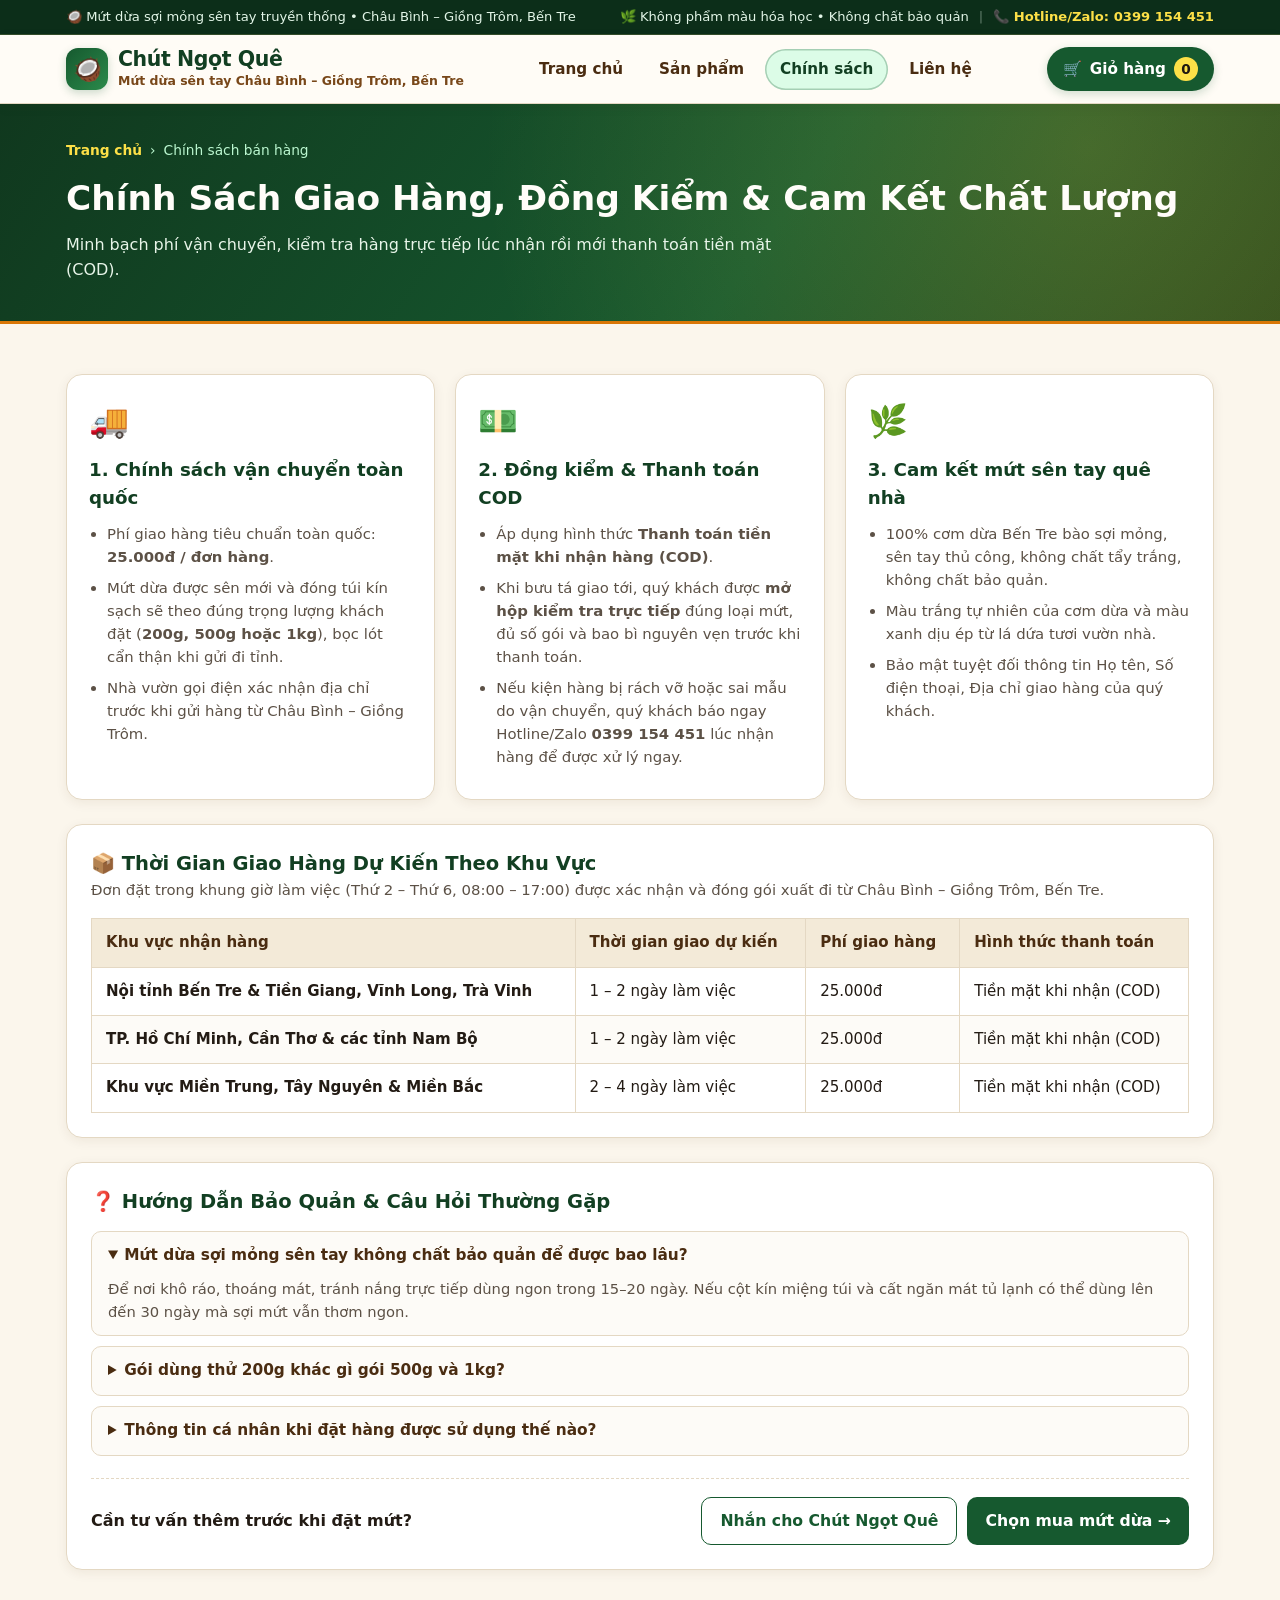
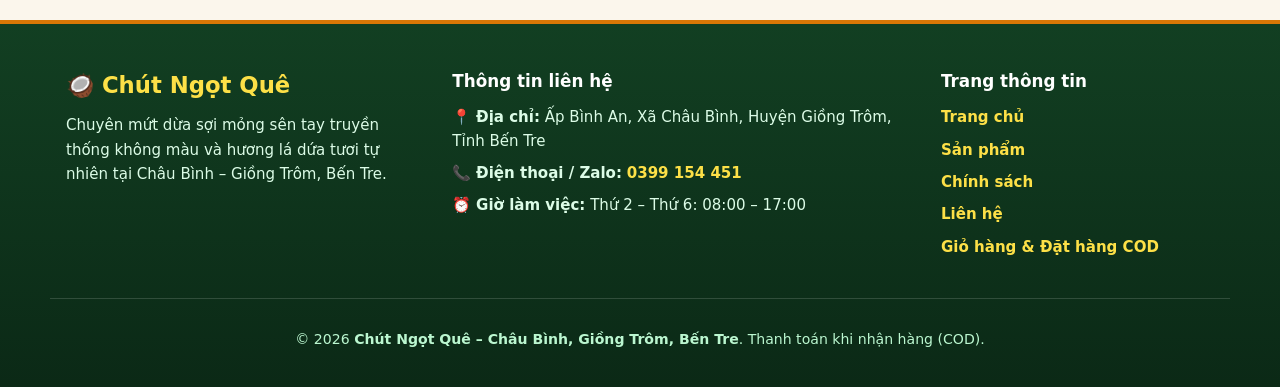
==== commit 5e8f09aa: "Đổi thương hiệu sang Chút Ngọt Quê, cập nhật 3 dòng mứt dừa thật và chọn gói 200g/500g/1kg" ====
--- a/chinh-sach.html
+++ b/chinh-sach.html
@@ -3,8 +3,8 @@
 <head>
   <meta charset="UTF-8">
   <meta name="viewport" content="width=device-width, initial-scale=1.0">
-  <meta name="description" content="Chính sách giao hàng toàn quốc, đồng kiểm COD và đổi trả miễn phí trong 7 ngày của cửa hàng Đạt Xứ Dừa – Châu Bình, Giồng Trôm, Bến Tre.">
-  <title>Chính Sách Giao Hàng &amp; Đổi Trả – Đạt Xứ Dừa</title>
+  <meta name="description" content="Chính sách giao hàng toàn quốc, đồng kiểm khi nhận hàng COD và cam kết chất lượng mứt dừa sên tay tại Chút Ngọt Quê – Châu Bình, Giồng Trôm, Bến Tre.">
+  <title>Chính Sách Bán Hàng &amp; Giao Nhận – Chút Ngọt Quê</title>
   <link rel="icon" href="data:image/svg+xml,%3Csvg xmlns='http://www.w3.org/2000/svg' viewBox='0 0 100 100'%3E%3Ctext y='.9em' font-size='90'%3E%F0%9F%A5%A5%3C/text%3E%3C/svg%3E">
   <link rel="stylesheet" href="style.css">
 </head>
@@ -12,9 +12,9 @@
   <!-- THANH THÔNG BÁO ĐẦU TRANG -->
   <div class="top-utility-bar">
     <div class="container utility-inner">
-      <span>🌾 Cam kết 100% đặc sản nhà vườn Châu Bình – Giồng Trôm, Bến Tre</span>
+      <span>🥥 Mứt dừa sợi mỏng sên tay truyền thống • Châu Bình – Giồng Trôm, Bến Tre</span>
       <div class="utility-right">
-        <span>🚚 Miễn phí giao hàng đơn từ 300.000đ</span>
+        <span>🌿 Không phẩm màu hóa học • Không chất bảo quản</span>
         <span class="utility-sep" aria-hidden="true">|</span>
         <a href="tel:0399154451">📞 Hotline/Zalo: 0399 154 451</a>
       </div>
@@ -24,11 +24,11 @@
   <!-- ĐẦU TRANG -->
   <header class="site-header">
     <div class="container header-inner">
-      <a href="index.html" class="brand-logo" aria-label="Trang chủ Đạt Xứ Dừa">
-        <span class="brand-emblem" aria-hidden="true">🌴</span>
+      <a href="index.html" class="brand-logo" aria-label="Trang chủ Chút Ngọt Quê">
+        <span class="brand-emblem" aria-hidden="true">🥥</span>
         <span class="brand-text">
-          <strong>Đạt Xứ Dừa</strong>
-          <small>Nhà vườn Châu Bình – Giồng Trôm, Bến Tre</small>
+          <strong>Chút Ngọt Quê</strong>
+          <small>Mứt dừa sên tay Châu Bình – Giồng Trôm, Bến Tre</small>
         </span>
       </a>
 
@@ -56,8 +56,8 @@
           <span aria-hidden="true">›</span>
           <span>Chính sách bán hàng</span>
         </nav>
-        <h1>Chính Sách Giao Hàng, Đồng Kiểm &amp; Đổi Trả</h1>
-        <p>Chữ tín người miền Tây – Minh bạch phí vận chuyển, kiểm tra hàng thoải mái trước khi thanh toán COD.</p>
+        <h1>Chính Sách Giao Hàng, Đồng Kiểm &amp; Cam Kết Chất Lượng</h1>
+        <p>Minh bạch phí vận chuyển, kiểm tra hàng trực tiếp lúc nhận rồi mới thanh toán tiền mặt (COD).</p>
       </div>
     </section>
 
@@ -67,11 +67,11 @@
         <div class="policy-grid">
           <article class="policy-card">
             <div class="policy-icon" aria-hidden="true">🚚</div>
-            <h2>1. Biểu phí giao hàng rõ ràng</h2>
+            <h2>1. Chính sách vận chuyển toàn quốc</h2>
             <ul>
-              <li>Đồng giá phí ship chỉ <strong>25.000đ</strong> cho mọi đơn hàng dưới 300.000đ trên toàn quốc.</li>
-              <li><strong>Miễn phí giao hàng (0đ)</strong> tự động cho mọi đơn hàng từ <strong>300.000đ</strong> trở lên.</li>
-              <li>Đóng thùng carton 5 lớp cứng cáp đối với dừa trái tươi và túi hút chân không 2 lớp đối với mứt dừa non.</li>
+              <li>Phí giao hàng tiêu chuẩn toàn quốc: <strong>25.000đ / đơn hàng</strong>.</li>
+              <li>Mứt dừa được sên mới và đóng túi kín sạch sẽ theo đúng trọng lượng khách đặt (<strong>200g, 500g hoặc 1kg</strong>), bọc lót cẩn thận khi gửi đi tỉnh.</li>
+              <li>Nhà vườn gọi điện xác nhận địa chỉ trước khi gửi hàng từ Châu Bình – Giồng Trôm.</li>
             </ul>
           </article>
 
@@ -79,111 +79,84 @@
             <div class="policy-icon" aria-hidden="true">💵</div>
             <h2>2. Đồng kiểm &amp; Thanh toán COD</h2>
             <ul>
-              <li>100% đơn hàng áp dụng <strong>Thanh toán tiền mặt khi nhận hàng (COD)</strong>.</li>
-              <li>Quý khách được <strong>mở kiện hàng kiểm tra</strong> số lượng, bao bì và độ tươi nguyên của trái dừa cùng bưu tá trước khi trả tiền.</li>
-              <li>Cửa hàng không yêu cầu đặt cọc trước và không thu thập thông tin thẻ ngân hàng.</li>
+              <li>Áp dụng hình thức <strong>Thanh toán tiền mặt khi nhận hàng (COD)</strong>.</li>
+              <li>Khi bưu tá giao tới, quý khách được <strong>mở hộp kiểm tra trực tiếp</strong> đúng loại mứt, đủ số gói và bao bì nguyên vẹn trước khi thanh toán.</li>
+              <li>Nếu kiện hàng bị rách vỡ hoặc sai mẫu do vận chuyển, quý khách báo ngay Hotline/Zalo <strong>0399 154 451</strong> lúc nhận hàng để được xử lý ngay.</li>
             </ul>
           </article>
 
           <article class="policy-card">
-            <div class="policy-icon" aria-hidden="true">🔄</div>
-            <h2>3. Đổi trả miễn phí trong 7 ngày</h2>
+            <div class="policy-icon" aria-hidden="true">🌿</div>
+            <h2>3. Cam kết mứt sên tay quê nhà</h2>
             <ul>
-              <li>Cam kết <strong>đổi mới 1-1 hoặc hoàn tiền 100% trong vòng 7 ngày</strong> kể từ ngày nhận hàng.</li>
-              <li>Áp dụng ngay khi mứt dừa bị bung mối hàn chân không, ẩm mốc do va đập hoặc trái dừa xiêm bị điếc, chua nước, nứt sọ.</li>
-              <li>Mọi chi phí gửi bù sản phẩm mới đều do Đạt Xứ Dừa chi trả 100%.</li>
+              <li>100% cơm dừa Bến Tre bào sợi mỏng, sên tay thủ công, không chất tẩy trắng, không chất bảo quản.</li>
+              <li>Màu trắng tự nhiên của cơm dừa và màu xanh dịu ép từ lá dứa tươi vườn nhà.</li>
+              <li>Bảo mật tuyệt đối thông tin Họ tên, Số điện thoại, Địa chỉ giao hàng của quý khách.</li>
             </ul>
           </article>
         </div>
 
         <!-- BẢNG THỜI GIAN VẬN CHUYỂN CHI TIẾT -->
         <div class="policy-detail-block card-box">
-          <h2>📦 Bảng Thời Gian Giao Hàng Dự Kiến Theo Khu Vực</h2>
-          <p class="text-muted-sub">Đơn đặt trong khung giờ làm việc (Thứ 2 – Thứ 6, 08:00 – 17:00) được đóng gói xuất vườn ngay trong ngày tại Châu Bình – Giồng Trôm.</p>
+          <h2>📦 Thời Gian Giao Hàng Dự Kiến Theo Khu Vực</h2>
+          <p class="text-muted-sub">Đơn đặt trong khung giờ làm việc (Thứ 2 – Thứ 6, 08:00 – 17:00) được xác nhận và đóng gói xuất đi từ Châu Bình – Giồng Trôm, Bến Tre.</p>
           <div class="table-responsive">
             <table class="shipping-table">
               <thead>
                 <tr>
                   <th>Khu vực nhận hàng</th>
                   <th>Thời gian giao dự kiến</th>
-                  <th>Đơn dưới 300.000đ</th>
-                  <th>Đơn từ 300.000đ</th>
+                  <th>Phí giao hàng</th>
+                  <th>Hình thức thanh toán</th>
                 </tr>
               </thead>
               <tbody>
                 <tr>
                   <td><strong>Nội tỉnh Bến Tre &amp; Tiền Giang, Vĩnh Long, Trà Vinh</strong></td>
-                  <td>Trong ngày – 1 ngày làm việc</td>
+                  <td>1 – 2 ngày làm việc</td>
                   <td>25.000đ</td>
-                  <td><span class="badge-free">Miễn phí (0đ)</span></td>
+                  <td>Tiền mặt khi nhận (COD)</td>
                 </tr>
                 <tr>
                   <td><strong>TP. Hồ Chí Minh, Cần Thơ &amp; các tỉnh Nam Bộ</strong></td>
                   <td>1 – 2 ngày làm việc</td>
                   <td>25.000đ</td>
-                  <td><span class="badge-free">Miễn phí (0đ)</span></td>
+                  <td>Tiền mặt khi nhận (COD)</td>
                 </tr>
                 <tr>
                   <td><strong>Khu vực Miền Trung, Tây Nguyên &amp; Miền Bắc</strong></td>
                   <td>2 – 4 ngày làm việc</td>
                   <td>25.000đ</td>
-                  <td><span class="badge-free">Miễn phí (0đ)</span></td>
+                  <td>Tiền mặt khi nhận (COD)</td>
                 </tr>
               </tbody>
             </table>
           </div>
         </div>
 
-        <!-- QUY TRÌNH 4 BƯỚC ĐỔI TRẢ -->
-        <div class="policy-detail-block card-box">
-          <h2>🛡️ Quy Trình 4 Bước Hỗ Trợ Đổi Trả Nhanh Gọn</h2>
-          <div class="steps-grid">
-            <div class="step-box">
-              <span class="step-num">Bước 1</span>
-              <h3>Chụp ảnh tình trạng</h3>
-              <p>Chụp ảnh hoặc quay video ngắn gói mứt / trái dừa gặp sự cố trong vòng 7 ngày sau khi nhận.</p>
-            </div>
-            <div class="step-box">
-              <span class="step-num">Bước 2</span>
-              <h3>Liên hệ Zalo / Hotline</h3>
-              <p>Gửi hình ảnh kèm mã đơn hàng (`DXD-...`) qua số điện thoại / Zalo <strong>0399 154 451</strong>.</p>
-            </div>
-            <div class="step-box">
-              <span class="step-num">Bước 3</span>
-              <h3>Xác nhận trong 2 giờ</h3>
-              <p>Nhà vườn kiểm tra và xác nhận phương án gửi bù sản phẩm mới hoặc hoàn tiền theo ý khách.</p>
-            </div>
-            <div class="step-box">
-              <span class="step-num">Bước 4</span>
-              <h3>Nhận hàng bù miễn phí</h3>
-              <p>Đơn gửi bù được xuất vườn ngay chuyến gần nhất, quý khách không tốn thêm bất kỳ khoản phí nào.</p>
-            </div>
-          </div>
-        </div>
-
         <!-- CÂU HỎI THƯỜNG GẶP (FAQ) -->
         <div class="policy-detail-block card-box">
-          <h2>❓ Câu Hỏi Thường Gặp &amp; Bảo Mật Thông Tin</h2>
+          <h2>❓ Hướng Dẫn Bảo Quản &amp; Câu Hỏi Thường Gặp</h2>
           <div class="faq-list">
             <details class="faq-item" open>
-              <summary>Mứt dừa non không chất bảo quản thì để được bao lâu?</summary>
-              <p>Mứt dừa non tại Đạt Xứ Dừa được hút chân không kỹ ngay sau khi sên nguội: để nhiệt độ phòng thoáng mát được 15–20 ngày, bảo quản ngăn mát tủ lạnh giữ độ dẻo thơm lên đến 30–35 ngày.</p>
+              <summary>Mứt dừa sợi mỏng sên tay không chất bảo quản để được bao lâu?</summary>
+              <p>Để nơi khô ráo, thoáng mát, tránh nắng trực tiếp dùng ngon trong 15–20 ngày. Nếu cột kín miệng túi và cất ngăn mát tủ lạnh có thể dùng lên đến 30 ngày mà sợi mứt vẫn thơm ngon.</p>
             </details>
             <details class="faq-item">
-              <summary>Dừa xiêm gọt trọc và dừa xiêm nguyên vỏ vận chuyển đi xa có bị hư không?</summary>
-              <p>Dừa nguyên vỏ (xiêm xanh &amp; xiêm đỏ) giữ tươi tự nhiên 12–14 ngày ở điều kiện thường nên đi tỉnh rất an toàn. Riêng dừa gọt trọc được đóng thùng xốp giữ mát ưu tiên tuyến Bến Tre – TP.HCM – Miền Nam trong 1–2 ngày.</p>
+              <summary>Gói dùng thử 200g khác gì gói 500g và 1kg?</summary>
+              <p>Chất lượng mứt bên trong giống nhau 100% cùng mẻ sên tay! Gói 200g (35.000đ) thiết kế nhỏ gọn để khách mới dễ ăn thử; gói 500g (72.000đ) và gói 1kg (122.000đ) có mức giá tiết kiệm hơn rất nhiều khi mua cho gia đình hoặc làm quà.</p>
             </details>
             <details class="faq-item">
-              <summary>Thông tin cá nhân khi đặt hàng được bảo mật như thế nào?</summary>
-              <p>Họ tên, Số điện thoại và Địa chỉ của quý khách được bảo vệ bằng quy tắc bảo mật một chiều trên hệ thống và chỉ dùng duy nhất cho mục đích xác nhận đơn – giao hàng COD, tuyệt đối không chia sẻ cho bên quảng cáo.</p>
+              <summary>Thông tin cá nhân khi đặt hàng được sử dụng thế nào?</summary>
+              <p>Họ tên, Số điện thoại và Địa chỉ của quý khách chỉ dùng duy nhất để Chút Ngọt Quê gọi xác nhận đơn và gửi bưu tá giao hàng COD, hoàn toàn không chia sẻ cho bất kỳ bên thứ ba nào khác.</p>
             </details>
           </div>
 
           <div class="policy-cta-bar">
-            <span>Cần giải đáp thêm về chính sách hoặc đơn hàng của bạn?</span>
+            <span>Cần tư vấn thêm trước khi đặt mứt?</span>
             <div class="policy-cta-btns">
-              <a href="lien-he.html" class="btn btn-outline-dark">Gửi câu hỏi tại trang Liên hệ</a>
-              <a href="san-pham.html" class="btn btn-primary">Chọn mua đặc sản →</a>
+              <a href="lien-he.html" class="btn btn-outline-dark">Nhắn cho Chút Ngọt Quê</a>
+              <a href="san-pham.html" class="btn btn-primary">Chọn mua mứt dừa →</a>
             </div>
           </div>
         </div>
@@ -195,12 +168,12 @@
   <footer class="site-footer">
     <div class="container footer-grid">
       <div class="footer-brand">
-        <div class="footer-logo">🌴 Đạt Xứ Dừa</div>
-        <p>Thương hiệu mứt dừa non sên tay truyền thống và dừa xiêm xanh, dừa xiêm đỏ tươi hái vườn chính gốc Châu Bình – Giồng Trôm, Bến Tre.</p>
+        <div class="footer-logo">🥥 Chút Ngọt Quê</div>
+        <p>Chuyên mứt dừa sợi mỏng sên tay truyền thống không màu và hương lá dứa tươi tự nhiên tại Châu Bình – Giồng Trôm, Bến Tre.</p>
       </div>
 
       <div class="footer-contact">
-        <h3>Thông tin nhà vườn</h3>
+        <h3>Thông tin liên hệ</h3>
         <ul>
           <li>📍 <strong>Địa chỉ:</strong> Ấp Bình An, Xã Châu Bình, Huyện Giồng Trôm, Tỉnh Bến Tre</li>
           <li>📞 <strong>Điện thoại / Zalo:</strong> <a href="tel:0399154451">0399 154 451</a></li>
@@ -212,19 +185,18 @@
         <h3>Trang thông tin</h3>
         <ul>
           <li><a href="index.html">Trang chủ</a></li>
-          <li><a href="san-pham.html">Cửa hàng sản phẩm</a></li>
-          <li><a href="chinh-sach.html">Chính sách giao hàng &amp; Đổi trả</a></li>
-          <li><a href="lien-he.html">Liên hệ &amp; Đặt sỉ</a></li>
-          <li><a href="gio-hang.html">Giỏ hàng &amp; Thanh toán COD</a></li>
+          <li><a href="san-pham.html">Sản phẩm</a></li>
+          <li><a href="chinh-sach.html">Chính sách</a></li>
+          <li><a href="lien-he.html">Liên hệ</a></li>
+          <li><a href="gio-hang.html">Giỏ hàng &amp; Đặt hàng COD</a></li>
         </ul>
       </div>
     </div>
     <div class="container footer-bottom">
-      <p>© 2026 Cửa hàng <strong>Đạt Xứ Dừa – Châu Bình, Giồng Trôm, Bến Tre</strong>. Thanh toán an toàn khi nhận hàng (COD).</p>
+      <p>© 2026 <strong>Chút Ngọt Quê – Châu Bình, Giồng Trôm, Bến Tre</strong>. Thanh toán khi nhận hàng (COD).</p>
     </div>
   </footer>
 
-  <!-- Thanh nổi xem nhanh giỏ hàng trên điện thoại -->
   <div class="mobile-cart-bar" id="mobile-cart-bar" hidden>
     <div class="mobile-cart-info">
       <strong id="mobile-cart-count">0 món</strong>
--- a/style.css
+++ b/style.css
@@ -1,6 +1,6 @@
 /* ==========================================================================
-   ĐẠT XỨ DỪA – GIAO DIỆN ĐA TRANG THƯƠNG MẠI ĐIỆN TỬ ĐẶC SẢN MIỀN TÂY
-   5 trang độc lập: Trang chủ, Sản phẩm, Chính sách, Liên hệ, Giỏ hàng COD
+   CHÚT NGỌT QUÊ – GIAO DIỆN ĐA TRANG MỨT DỪA SỢI MỎNG SÊN TAY BẾN TRE
+   5 trang độc lập + Bảng chọn gói 200g / 500g / 1kg + Khung ảnh ghép đôi Mix 2 vị
    ========================================================================== */
 
 :root {
@@ -186,7 +186,7 @@
 }
 
 .brand-text strong {
-  font-size: 1.26rem;
+  font-size: 1.28rem;
   font-weight: 800;
   letter-spacing: -0.02em;
   color: var(--green-900);
@@ -352,7 +352,7 @@
 
 .banner-grid {
   display: grid;
-  grid-template-columns: 1.12fr 0.88fr;
+  grid-template-columns: 1.1fr 0.9fr;
   gap: 32px;
   align-items: center;
 }
@@ -372,25 +372,25 @@
 
 .promo-banner h1 {
   margin: 0 0 16px;
-  font-size: clamp(1.7rem, 3.2vw, 2.42rem);
+  font-size: clamp(1.8rem, 3.4vw, 2.55rem);
   line-height: 1.22;
   font-weight: 800;
   text-shadow: 0 2px 10px rgba(0, 0, 0, 0.22);
 }
 
 .banner-desc {
-  margin: 0 0 20px;
-  font-size: 1.04rem;
+  margin: 0 0 22px;
+  font-size: 1.08rem;
   color: #f3f9f1;
-  max-width: 600px;
-  line-height: 1.62;
+  max-width: 590px;
+  line-height: 1.65;
 }
 
 .banner-highlights {
   display: flex;
   flex-wrap: wrap;
   gap: 8px;
-  margin-bottom: 24px;
+  margin-bottom: 26px;
 }
 
 .highlight-chip {
@@ -415,7 +415,7 @@
   border-radius: var(--radius-lg);
   overflow: hidden;
   background-color: #291d12;
-  border: 4px solid rgba(254, 243, 199, 0.85);
+  border: 4px solid rgba(254, 243, 199, 0.88);
   box-shadow: 0 18px 42px rgba(0, 0, 0, 0.38);
 }
 
@@ -460,7 +460,7 @@
   color: var(--wood-600);
 }
 
-/* ======================== TIÊU ĐỀ CÁC TRANG CON (SUBPAGE HERO) ======================== */
+/* ======================== TIÊU ĐỀ CÁC TRANG CON ======================== */
 .subpage-hero {
   background:
     radial-gradient(circle at 85% 20%, rgba(253, 224, 71, 0.18) 0%, rgba(253, 224, 71, 0) 55%),
@@ -494,10 +494,10 @@
   margin: 0;
   color: #e8f5e9;
   font-size: 1rem;
-  max-width: 720px;
-}
-
-/* ======================== TRANG CHỦ: DẢI CAM KẾT & NHÓM CHỦ LỰC ======================== */
+  max-width: 740px;
+}
+
+/* ======================== TRANG CHỦ: DẢI CAM KẾT & CÂU CHUYỆN ======================== */
 .trust-strip {
   background-color: #ffffff;
   border-bottom: 1px solid var(--border-color);
@@ -575,90 +575,8 @@
   font-size: 0.96rem;
 }
 
-.category-showcase-grid {
-  display: grid;
-  grid-template-columns: repeat(2, 1fr);
-  gap: 24px;
-}
-
-.showcase-card {
-  display: grid;
-  grid-template-columns: 0.95fr 1.05fr;
-  background-color: #ffffff;
-  border: 1.5px solid var(--border-color);
-  border-radius: var(--radius-md);
-  overflow: hidden;
-  text-decoration: none !important;
-  color: var(--text-main);
-  box-shadow: var(--shadow-sm);
-  transition: transform 0.2s ease, box-shadow 0.2s ease, border-color 0.2s ease;
-}
-
-.showcase-card:hover {
-  transform: translateY(-4px);
-  box-shadow: var(--shadow-md);
-  border-color: var(--green-700);
-}
-
-.showcase-img-wrap {
-  min-height: 220px;
-  overflow: hidden;
-  background-color: var(--bamboo-warm);
-}
-
-.showcase-img-wrap img {
-  width: 100%;
-  height: 100%;
-  object-fit: cover;
-  display: block;
-  transition: transform 0.35s ease;
-}
-
-.showcase-card:hover .showcase-img-wrap img {
-  transform: scale(1.06);
-}
-
-.showcase-content {
-  padding: 22px;
-  display: flex;
-  flex-direction: column;
-  justify-content: center;
-}
-
-.showcase-tag {
-  display: inline-block;
-  align-self: flex-start;
-  background-color: var(--green-50);
-  color: var(--green-800);
-  border: 1px solid #bbf7d0;
-  padding: 3px 10px;
-  border-radius: 999px;
-  font-size: 0.76rem;
-  font-weight: 800;
-  margin-bottom: 10px;
-}
-
-.showcase-content h3 {
-  margin: 0 0 8px;
-  font-size: 1.2rem;
-  color: var(--wood-800);
-}
-
-.showcase-content p {
-  margin: 0 0 14px;
-  font-size: 0.91rem;
-  color: var(--text-muted);
-}
-
-.showcase-cta {
-  font-weight: 800;
-  font-size: 0.93rem;
-  color: var(--green-800);
-}
-
 .featured-section {
   background-color: var(--bamboo-warm);
-  border-top: 1px solid var(--border-color);
   border-bottom: 1px solid var(--border-color);
 }
 
@@ -667,7 +585,6 @@
   text-align: center;
 }
 
-/* Câu chuyện & Đánh giá trên Trang chủ */
 .story-banner-box {
   display: grid;
   grid-template-columns: 1.1fr 0.9fr;
@@ -730,7 +647,7 @@
   color: var(--green-900);
 }
 
-/* ======================== TRANG SẢN PHẨM & THẺ SẢN PHẨM ======================== */
+/* ======================== TRANG SẢN PHẨM & THẺ 3 SẢN PHẨM ======================== */
 .catalog-toolbar {
   display: flex;
   align-items: center;
@@ -788,10 +705,10 @@
   flex-wrap: wrap;
 }
 
-.search-box-wrap input,
-.sort-box-wrap select {
+.search-box-wrap input {
   padding: 10px 13px;
   min-height: 42px;
+  min-width: 260px;
   border: 1.5px solid var(--border-color);
   border-radius: var(--radius-sm);
   font-family: inherit;
@@ -800,12 +717,7 @@
   background-color: #ffffff;
 }
 
-.search-box-wrap input {
-  min-width: 250px;
-}
-
-.search-box-wrap input:focus,
-.sort-box-wrap select:focus {
+.search-box-wrap input:focus {
   outline: none;
   border-color: var(--green-700);
   box-shadow: 0 0 0 3px rgba(22, 89, 47, 0.14);
@@ -813,8 +725,12 @@
 
 .products-grid {
   display: grid;
-  grid-template-columns: repeat(4, 1fr);
-  gap: 22px;
+  grid-template-columns: repeat(3, 1fr);
+  gap: 24px;
+}
+
+.products-grid-3 {
+  grid-template-columns: repeat(3, 1fr);
 }
 
 .empty-search-state {
@@ -861,14 +777,56 @@
 }
 
 .product-card:hover .product-photo {
+  transform: scale(1.04);
+}
+
+/* Khung ảnh ghép đôi 2 tấm ảnh thật cho dòng Mix 2 màu */
+.product-split-photos {
+  width: 100%;
+  height: 100%;
+  display: grid;
+  grid-template-columns: 1fr 1fr;
+  gap: 3px;
+  background-color: var(--bamboo-cream);
+}
+
+.split-half {
+  position: relative;
+  width: 100%;
+  height: 100%;
+  overflow: hidden;
+}
+
+.split-half img {
+  width: 100%;
+  height: 100%;
+  object-fit: cover;
+  display: block;
+  transition: transform 0.35s ease;
+}
+
+.product-card:hover .split-half img {
   transform: scale(1.05);
+}
+
+.split-label {
+  position: absolute;
+  bottom: 8px;
+  left: 8px;
+  background-color: rgba(255, 252, 246, 0.92);
+  color: var(--wood-800);
+  padding: 2px 8px;
+  border-radius: 999px;
+  font-size: 0.7rem;
+  font-weight: 800;
+  box-shadow: 0 1px 4px rgba(0, 0, 0, 0.16);
 }
 
 .product-badge {
   position: absolute;
   top: 10px;
   left: 10px;
-  z-index: 2;
+  z-index: 3;
   background-color: rgba(255, 251, 235, 0.96);
   border: 1px solid rgba(217, 119, 6, 0.35);
   padding: 4px 11px;
@@ -880,9 +838,9 @@
 
 .product-category-tag {
   position: absolute;
-  bottom: 10px;
+  top: 10px;
   right: 10px;
-  z-index: 2;
+  z-index: 3;
   background-color: rgba(25, 45, 28, 0.84);
   color: #fef9c3;
   padding: 3px 10px;
@@ -893,7 +851,7 @@
 }
 
 .product-body {
-  padding: 16px;
+  padding: 18px;
   display: flex;
   flex-direction: column;
   flex: 1;
@@ -901,7 +859,7 @@
 
 .product-title {
   margin: 0 0 8px;
-  font-size: 1.04rem;
+  font-size: 1.1rem;
   line-height: 1.36;
   color: var(--wood-800);
   cursor: pointer;
@@ -912,21 +870,48 @@
 }
 
 .product-desc {
-  margin: 0 0 12px;
-  font-size: 0.89rem;
+  margin: 0 0 14px;
+  font-size: 0.91rem;
   color: var(--text-muted);
   flex: 1;
 }
 
-.product-unit {
-  font-size: 0.82rem;
-  color: var(--wood-600);
-  font-weight: 700;
-  margin-bottom: 12px;
+/* Nút xem nhanh 3 mức giá gói ngay trên thẻ sản phẩm */
+.product-pack-chips {
+  display: grid;
+  grid-template-columns: repeat(3, 1fr);
+  gap: 6px;
+  margin-bottom: 14px;
+}
+
+.pack-chip-btn {
+  display: flex;
+  flex-direction: column;
+  align-items: center;
+  padding: 6px 4px;
+  border-radius: 8px;
+  border: 1px solid var(--border-color);
   background-color: var(--bamboo-cream);
-  padding: 5px 10px;
-  border-radius: 6px;
-  border: 1px solid #ede2ce;
+  cursor: pointer;
+  font-family: inherit;
+  transition: all 0.15s ease;
+}
+
+.pack-chip-btn:hover {
+  border-color: var(--green-700);
+  background-color: var(--green-50);
+}
+
+.pack-chip-weight {
+  font-size: 0.76rem;
+  font-weight: 700;
+  color: var(--wood-800);
+}
+
+.pack-chip-price {
+  font-size: 0.84rem;
+  font-weight: 800;
+  color: var(--amber-700);
 }
 
 .product-footer {
@@ -938,15 +923,27 @@
   border-top: 1px dashed var(--border-color);
 }
 
+.product-price-block {
+  display: flex;
+  flex-direction: column;
+  line-height: 1.2;
+}
+
+.product-price-from {
+  font-size: 0.74rem;
+  color: var(--text-muted);
+  font-weight: 600;
+}
+
 .product-price {
-  font-size: 1.2rem;
+  font-size: 1.18rem;
   font-weight: 800;
   color: var(--amber-700);
 }
 
 .btn-add-cart {
-  padding: 9px 14px;
-  font-size: 0.89rem;
+  padding: 10px 15px;
+  font-size: 0.91rem;
   border-radius: var(--radius-sm);
 }
 
@@ -963,11 +960,12 @@
   flex-wrap: wrap;
 }
 
-/* Modal Xem nhanh chi tiết sản phẩm */
+/* ======================== HỘP THOẠI CHỌN CỠ GÓI (200g / 500g / 1kg) ======================== */
+.pack-modal-backdrop,
 .product-modal-backdrop {
   position: fixed;
   inset: 0;
-  z-index: 290;
+  z-index: 295;
   background-color: rgba(17, 24, 39, 0.65);
   display: flex;
   align-items: center;
@@ -975,6 +973,161 @@
   padding: 16px;
 }
 
+.pack-modal-card {
+  position: relative;
+  background-color: #ffffff;
+  border-radius: var(--radius-lg);
+  max-width: 490px;
+  width: 100%;
+  padding: 24px;
+  box-shadow: 0 22px 54px rgba(0, 0, 0, 0.3);
+  max-height: 92vh;
+  overflow-y: auto;
+}
+
+.pack-modal-header {
+  display: flex;
+  align-items: center;
+  gap: 14px;
+  padding-right: 34px;
+  margin-bottom: 16px;
+}
+
+.pack-modal-thumb {
+  width: 72px;
+  height: 72px;
+  border-radius: 12px;
+  overflow: hidden;
+  border: 1.5px solid var(--border-color);
+  flex-shrink: 0;
+  background-color: var(--bamboo-warm);
+}
+
+.pack-modal-thumb img {
+  width: 100%;
+  height: 100%;
+  object-fit: cover;
+  display: block;
+}
+
+.pack-modal-header h2 {
+  margin: 0;
+  font-size: 1.15rem;
+  line-height: 1.32;
+  color: var(--green-900);
+}
+
+.pack-modal-prompt {
+  margin: 0 0 10px;
+  font-weight: 700;
+  font-size: 0.92rem;
+  color: var(--wood-800);
+}
+
+.pack-options-list {
+  display: flex;
+  flex-direction: column;
+  gap: 10px;
+  margin-bottom: 18px;
+}
+
+.pack-option-card {
+  display: flex;
+  align-items: center;
+  justify-content: space-between;
+  gap: 12px;
+  width: 100%;
+  padding: 13px 15px;
+  border-radius: var(--radius-sm);
+  border: 2px solid var(--border-color);
+  background-color: #fdfbf7;
+  cursor: pointer;
+  text-align: left;
+  font-family: inherit;
+  transition: all 0.15s ease;
+}
+
+.pack-option-card:hover {
+  border-color: var(--green-700);
+  background-color: #ffffff;
+}
+
+.pack-option-card.is-selected {
+  border-color: var(--green-800);
+  background-color: var(--green-50);
+  box-shadow: 0 3px 10px rgba(22, 89, 47, 0.12);
+}
+
+.pack-opt-left {
+  display: flex;
+  align-items: center;
+  gap: 12px;
+}
+
+.pack-radio-dot {
+  width: 20px;
+  height: 20px;
+  border-radius: 999px;
+  border: 2px solid #9ca3af;
+  display: inline-flex;
+  align-items: center;
+  justify-content: center;
+  flex-shrink: 0;
+}
+
+.pack-option-card.is-selected .pack-radio-dot {
+  border-color: var(--green-800);
+  background-color: var(--green-800);
+}
+
+.pack-option-card.is-selected .pack-radio-dot::after {
+  content: "";
+  width: 8px;
+  height: 8px;
+  border-radius: 999px;
+  background-color: #ffffff;
+}
+
+.pack-opt-title {
+  display: block;
+  font-size: 0.98rem;
+  font-weight: 800;
+  color: var(--text-main);
+}
+
+.pack-opt-desc {
+  display: block;
+  font-size: 0.82rem;
+  color: var(--text-muted);
+}
+
+.pack-opt-price {
+  font-size: 1.15rem;
+  font-weight: 800;
+  color: var(--amber-700);
+  white-space: nowrap;
+}
+
+.pack-qty-row {
+  display: flex;
+  align-items: center;
+  justify-content: space-between;
+  gap: 12px;
+  padding: 12px 14px;
+  background-color: var(--bamboo-cream);
+  border-radius: var(--radius-sm);
+  border: 1px solid var(--border-color);
+  margin-bottom: 16px;
+  font-weight: 700;
+}
+
+.pack-qty-stepper {
+  display: inline-flex;
+  align-items: center;
+  gap: 8px;
+}
+
+/* Modal Xem chi tiết sản phẩm */
 .product-modal-card {
   position: relative;
   background-color: #ffffff;
@@ -999,6 +1152,7 @@
   font-size: 1.1rem;
   font-weight: 800;
   cursor: pointer;
+  z-index: 4;
 }
 
 .detail-modal-grid {
@@ -1008,23 +1162,29 @@
   align-items: center;
 }
 
+.detail-img-col {
+  border-radius: var(--radius-md);
+  overflow: hidden;
+  border: 1.5px solid var(--border-color);
+  aspect-ratio: 4 / 3;
+}
+
 .detail-img-col img {
   width: 100%;
-  aspect-ratio: 4 / 3;
+  height: 100%;
   object-fit: cover;
-  border-radius: var(--radius-md);
-  border: 1.5px solid var(--border-color);
+  display: block;
 }
 
 .detail-badge {
   display: inline-block;
   background-color: var(--bamboo-warm);
   color: var(--wood-800);
-  padding: 4px 12px;
+  padding: 3px 11px;
   border-radius: 999px;
-  font-size: 0.8rem;
-  font-weight: 800;
-  margin-bottom: 8px;
+  font-size: 0.78rem;
+  font-weight: 800;
+  margin-bottom: 6px;
 }
 
 .detail-info-col h2 {
@@ -1034,7 +1194,7 @@
 }
 
 .detail-price {
-  font-size: 1.5rem;
+  font-size: 1.42rem;
   font-weight: 800;
   color: var(--amber-700);
   margin-bottom: 12px;
@@ -1156,53 +1316,6 @@
 
 .shipping-table tbody tr:nth-child(even) {
   background-color: #fdfbf7;
-}
-
-.badge-free {
-  display: inline-block;
-  background-color: var(--green-100);
-  color: var(--green-900);
-  font-weight: 800;
-  font-size: 0.84rem;
-  padding: 3px 10px;
-  border-radius: 999px;
-}
-
-.steps-grid {
-  display: grid;
-  grid-template-columns: repeat(4, 1fr);
-  gap: 16px;
-  margin-top: 16px;
-}
-
-.step-box {
-  background-color: var(--bamboo-cream);
-  border: 1px solid var(--border-color);
-  border-radius: var(--radius-sm);
-  padding: 16px;
-}
-
-.step-num {
-  display: inline-block;
-  background-color: var(--green-800);
-  color: #ffffff;
-  font-size: 0.78rem;
-  font-weight: 800;
-  padding: 3px 10px;
-  border-radius: 999px;
-  margin-bottom: 8px;
-}
-
-.step-box h3 {
-  margin: 0 0 6px;
-  font-size: 1rem;
-  color: var(--wood-800);
-}
-
-.step-box p {
-  margin: 0;
-  font-size: 0.88rem;
-  color: var(--text-muted);
 }
 
 .faq-list {
@@ -1425,34 +1538,6 @@
   text-decoration: underline;
 }
 
-.freeship-banner {
-  background-color: var(--green-50);
-  border: 1px solid #bbf7d0;
-  border-radius: var(--radius-sm);
-  padding: 12px 14px;
-  margin-bottom: 16px;
-}
-
-.freeship-text {
-  font-size: 0.92rem;
-  color: var(--green-900);
-  margin-bottom: 8px;
-}
-
-.freeship-bar-track {
-  height: 8px;
-  background-color: #dcfce7;
-  border-radius: 999px;
-  overflow: hidden;
-}
-
-.freeship-bar-fill {
-  height: 100%;
-  background-color: var(--green-700);
-  border-radius: 999px;
-  transition: width 0.25s ease;
-}
-
 .cart-empty-state {
   text-align: center;
   padding: 32px 16px;
@@ -1510,10 +1595,21 @@
 }
 
 .cart-item-name {
-  margin: 0 0 4px;
+  margin: 0 0 3px;
   font-size: 0.95rem;
   font-weight: 700;
   color: var(--text-main);
+}
+
+.cart-item-pack-tag {
+  display: inline-block;
+  background-color: var(--green-100);
+  color: var(--green-900);
+  font-size: 0.75rem;
+  font-weight: 800;
+  padding: 2px 8px;
+  border-radius: 999px;
+  margin-bottom: 4px;
 }
 
 .cart-item-meta {
@@ -1594,11 +1690,6 @@
 
 .summary-row:last-child {
   margin-bottom: 0;
-}
-
-.ship-note {
-  color: var(--text-muted);
-  font-size: 0.82rem;
 }
 
 .summary-divider {
@@ -1934,13 +2025,12 @@
 /* ======================== TƯƠNG THÍCH MÁY TÍNH BẢNG & ĐIỆN THOẠI ======================== */
 @media (max-width: 1024px) {
   .products-grid,
-  .trust-grid,
-  .steps-grid {
+  .products-grid-3,
+  .trust-grid {
     grid-template-columns: repeat(2, 1fr);
   }
 
   .banner-grid,
-  .category-showcase-grid,
   .story-banner-box,
   .checkout-layout,
   .contact-main-grid,
@@ -2025,24 +2115,22 @@
 
   .trust-grid,
   .products-grid,
-  .steps-grid,
-  .showcase-card {
+  .products-grid-3 {
     grid-template-columns: 1fr;
   }
 
   .story-banner-box,
-  .card-box {
+  .card-box,
+  .pack-modal-card {
     padding: 18px 16px;
   }
 
   .search-box-wrap,
-  .sort-box-wrap,
   .catalog-search-sort {
     width: 100%;
   }
 
-  .search-box-wrap input,
-  .sort-box-wrap select {
+  .search-box-wrap input {
     width: 100%;
     min-width: 0;
   }
